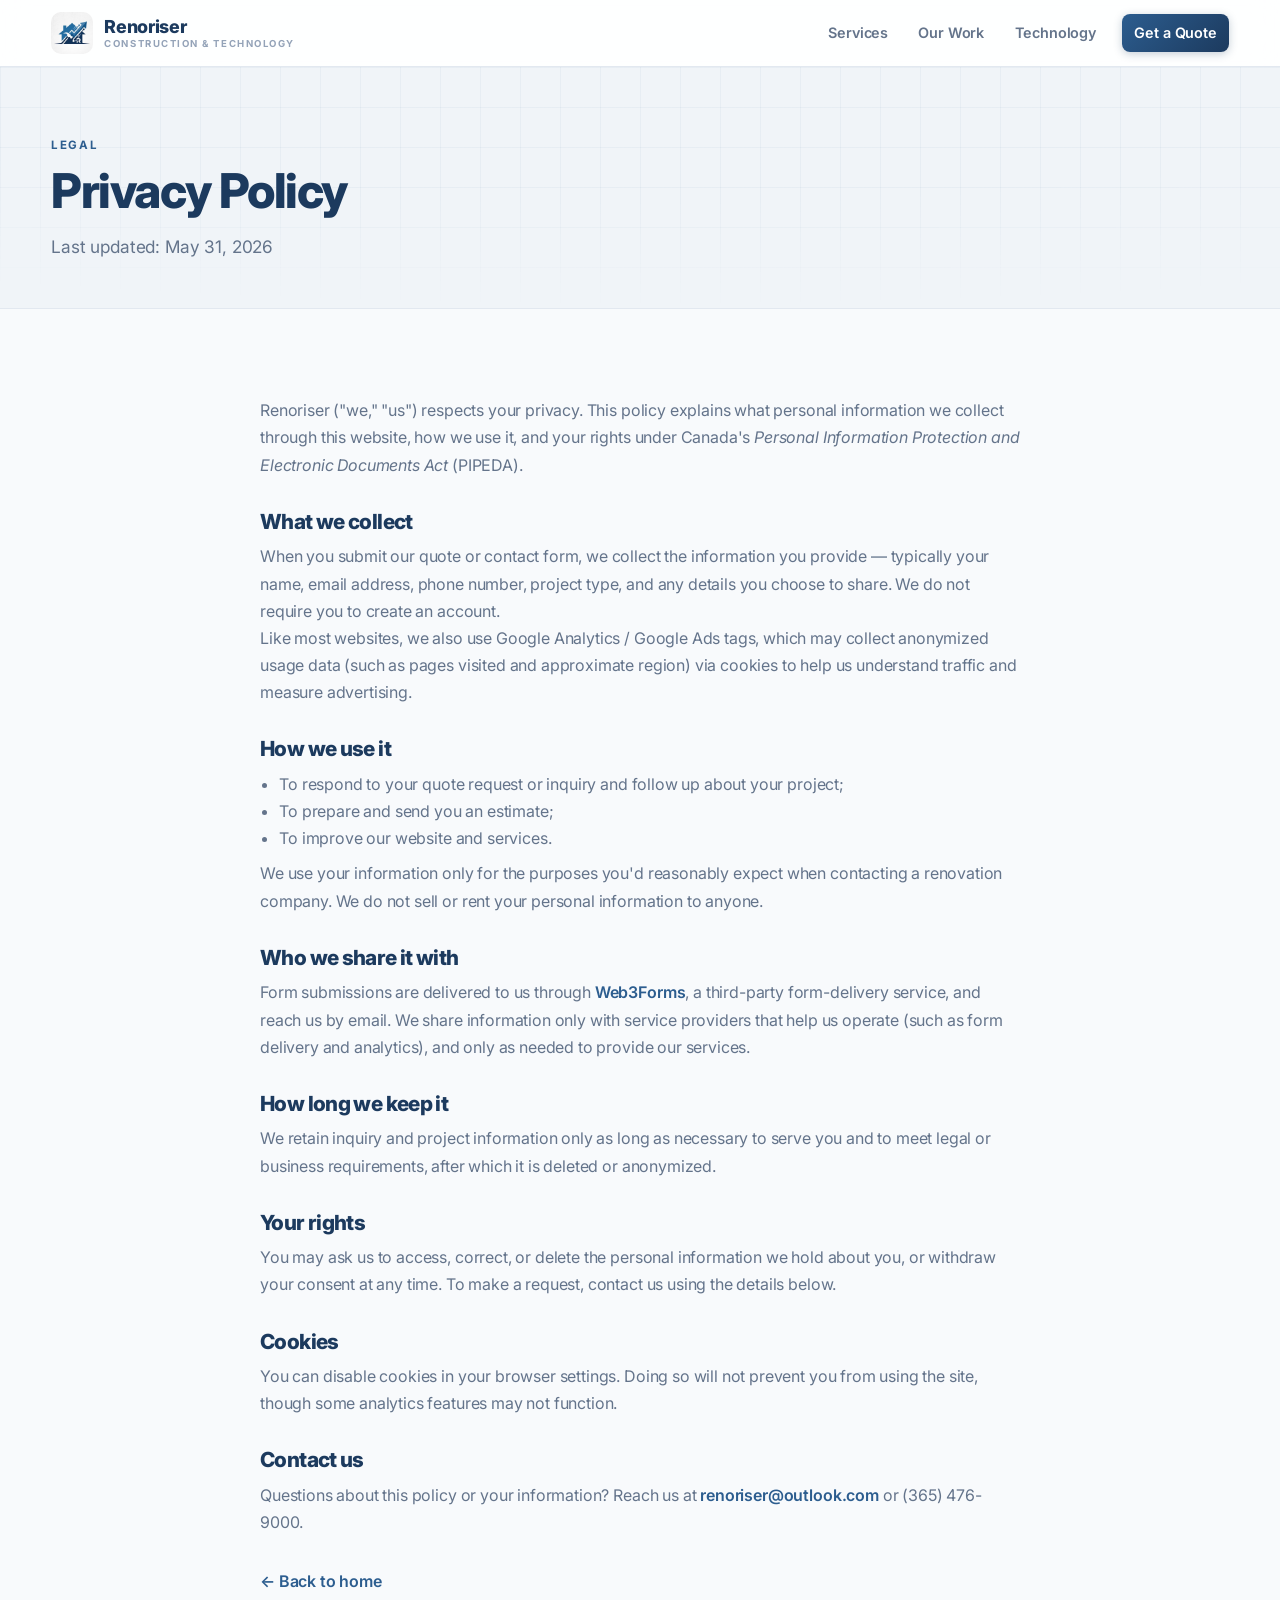
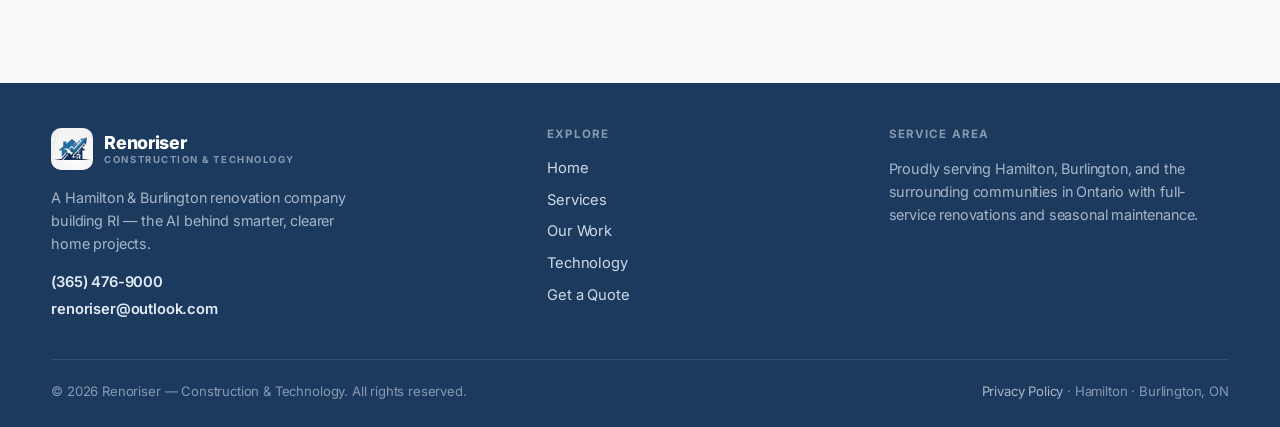
==== privacy.html @ 78b1431f "Redesign to conversion-first multi-page site - Rebuild homepage to the 9-section blueprint (full-ble" ====
<!DOCTYPE html>
<html lang="en">
<head>
  <meta charset="utf-8" />
  <meta name="viewport" content="width=device-width, initial-scale=1" />
  <title>Privacy Policy — Renoriser</title>
  <meta name="description" content="How Renoriser collects, uses, and protects the personal information you share through our website." />
  <meta name="robots" content="noindex" />
  <link rel="preconnect" href="https://fonts.googleapis.com" />
  <link rel="preconnect" href="https://fonts.gstatic.com" crossorigin />
  <link href="https://fonts.googleapis.com/css2?family=Inter:wght@300;400;500;600;700;800;900&display=swap" rel="stylesheet" />
  <link rel="stylesheet" href="assets/css/styles.css" />
  <link rel="icon" type="image/jpeg" href="images/ri-mark.jpeg" />
  <style>
    .legal{max-width:760px;}
    .legal h2{font-size:1.3rem; margin:2rem 0 .6rem;}
    .legal p,.legal li{color:var(--ink-muted); line-height:1.7; font-size:1rem;}
    .legal ul{padding-left:1.2rem; margin:.5rem 0;}
    .legal a{color:var(--brand); font-weight:600;}
    .legal .updated{color:var(--ink-soft); font-size:.9rem;}
  </style>
</head>
<body>
  <header class="site-header" id="top">
    <div class="container header-inner">
      <a class="brand" href="index.html" aria-label="Renoriser home">
        <img class="brand-mark" src="images/ri-mark.jpeg" alt="Renoriser" />
        <span class="brand-lockup"><span class="brand-name">Renoriser</span><span class="brand-sub">Construction &amp; Technology</span></span>
      </a>
      <nav class="nav" id="nav" aria-label="Primary">
        <a href="services.html">Services</a>
        <a href="work.html">Our Work</a>
        <a href="technology.html">Technology</a>
        <a href="quote.html" class="btn btn-primary btn-small">Get a Quote</a>
      </nav>
      <button class="nav-toggle" id="navToggle" aria-label="Open menu" aria-expanded="false" aria-controls="nav">&#9776;</button>
    </div>
  </header>

  <main>
    <section class="page-hero bp-grid">
      <div class="container">
        <span class="eyebrow">Legal</span>
        <h1>Privacy Policy</h1>
        <p class="updated">Last updated: May 31, 2026</p>
      </div>
    </section>

    <section class="section">
      <div class="container legal">
        <p>Renoriser ("we," "us") respects your privacy. This policy explains what personal information we collect through this website, how we use it, and your rights under Canada's <em>Personal Information Protection and Electronic Documents Act</em> (PIPEDA).</p>

        <h2>What we collect</h2>
        <p>When you submit our quote or contact form, we collect the information you provide — typically your name, email address, phone number, project type, and any details you choose to share. We do not require you to create an account.</p>
        <p>Like most websites, we also use Google Analytics / Google Ads tags, which may collect anonymized usage data (such as pages visited and approximate region) via cookies to help us understand traffic and measure advertising.</p>

        <h2>How we use it</h2>
        <ul>
          <li>To respond to your quote request or inquiry and follow up about your project;</li>
          <li>To prepare and send you an estimate;</li>
          <li>To improve our website and services.</li>
        </ul>
        <p>We use your information only for the purposes you'd reasonably expect when contacting a renovation company. We do not sell or rent your personal information to anyone.</p>

        <h2>Who we share it with</h2>
        <p>Form submissions are delivered to us through <a href="https://web3forms.com" rel="noopener" target="_blank">Web3Forms</a>, a third-party form-delivery service, and reach us by email. We share information only with service providers that help us operate (such as form delivery and analytics), and only as needed to provide our services.</p>

        <h2>How long we keep it</h2>
        <p>We retain inquiry and project information only as long as necessary to serve you and to meet legal or business requirements, after which it is deleted or anonymized.</p>

        <h2>Your rights</h2>
        <p>You may ask us to access, correct, or delete the personal information we hold about you, or withdraw your consent at any time. To make a request, contact us using the details below.</p>

        <h2>Cookies</h2>
        <p>You can disable cookies in your browser settings. Doing so will not prevent you from using the site, though some analytics features may not function.</p>

        <h2>Contact us</h2>
        <p>Questions about this policy or your information? Reach us at <a href="mailto:renoriser@outlook.com">renoriser@outlook.com</a> or (365) 476-9000.</p>

        <p style="margin-top:2rem;"><a href="index.html">← Back to home</a></p>
      </div>
    </section>
  </main>

  <footer class="site-footer">
    <div class="container">
      <div class="footer-inner">
        <div>
          <div class="footer-brand">
            <img class="brand-mark" src="images/ri-mark.jpeg" alt="Renoriser" />
            <span class="brand-lockup"><span class="brand-name">Renoriser</span><span class="brand-sub">Construction &amp; Technology</span></span>
          </div>
          <p class="footer-blurb">A Hamilton &amp; Burlington renovation company building RI — the AI behind smarter, clearer home projects.</p>
          <div class="footer-contact">
            <a href="tel:+13654769000">(365) 476-9000</a>
            <a href="mailto:renoriser@outlook.com">renoriser@outlook.com</a>
          </div>
        </div>
        <div class="footer-col">
          <h4>Explore</h4>
          <a href="index.html">Home</a>
          <a href="services.html">Services</a>
          <a href="work.html">Our Work</a>
          <a href="technology.html">Technology</a>
          <a href="quote.html">Get a Quote</a>
        </div>
        <div class="footer-col">
          <h4>Service area</h4>
          <p>Proudly serving Hamilton, Burlington, and the surrounding communities in Ontario with full-service renovations and seasonal maintenance.</p>
        </div>
      </div>
      <div class="footer-bottom">
        <span>© <span id="year"></span> Renoriser — Construction &amp; Technology. All rights reserved.</span>
        <span><a href="privacy.html">Privacy Policy</a> · Hamilton · Burlington, ON</span>
      </div>
    </div>
  </footer>

  <script src="assets/js/main.js"></script>
</body>
</html>
---- assets/css/styles.css ----
/* =========================================================================
   Renoriser — Construction & Technology
   "Crisp Blueprint White" — navy + sky on white surfaces.
   Conversion-first multi-page site (home, services, technology, quote, work).
   Inter is loaded via <link> in each page <head>.
   ========================================================================= */

:root{
  /* Brand */
  --brand-navy:#1c3a5e; --brand:#2c5d8f; --brand-sky:#5b9bd5; --brand-light:#7aaedd;
  /* Surfaces */
  --surface:#ffffff; --surface-card:#f1f5f9; --surface-page:#f8fafc; --surface-page-2:#f0f4f8;
  --trust-bg:#f5f7fa;
  /* Ink */
  --ink:#0f172a; --ink-muted:#64748b; --ink-soft:#94a3b8; --ink-faint:#cbd5e1;
  /* Edges */
  --edge:#e2e8f0; --edge-soft:#f1f5f9; --edge-strong:#cbd5e1;
  /* Semantic */
  --success-bg:#f0fdf4; --success-fg:#15803d; --success-dot:#22c55e;
  --warn-bg:#fffbeb; --warn-fg:#b45309; --warn-dot:#f59e0b; --warn-border:#fde68a;
  --danger-fg:#dc2626;
  /* Gradients & grid */
  --grad-brand:linear-gradient(135deg,#2c5d8f 0%,#1c3a5e 100%);
  --grad-tint:linear-gradient(135deg,rgba(44,93,143,0.08),rgba(91,155,213,0.08));
  --grid-line:rgba(44,93,143,0.045);
  /* Radii */
  --radius-sm:8px; --radius-md:10px; --radius-lg:12px; --radius-xl:14px; --radius-2xl:16px; --radius-pill:9999px;
  /* Shadows */
  --shadow-xs:0 1px 3px rgba(15,23,42,0.05);
  --shadow-sm:0 1px 4px rgba(15,23,42,0.05);
  --shadow-md:0 4px 14px rgba(28,58,94,0.08);
  --shadow-lg:0 4px 16px rgba(28,58,94,0.10);
  --shadow-xl:0 8px 28px rgba(15,23,42,0.12);
  --shadow-card-hover:0 14px 40px rgba(28,58,94,0.13);
  --shadow-btn:0 2px 8px rgba(28,58,94,0.25);
  --shadow-btn-hover:0 8px 22px rgba(28,58,94,0.32);
  --focus-ring:0 0 0 3px rgba(44,93,143,0.18);
  /* Motion */
  --ease:cubic-bezier(0.22,1,0.36,1);
  --font-sans:'Inter',system-ui,-apple-system,'Segoe UI',Roboto,Helvetica,Arial,sans-serif;
}

*{box-sizing:border-box;}
html{scroll-behavior:smooth;}
body{
  margin:0; font-family:var(--font-sans); color:var(--ink);
  background:var(--surface-page);
  -webkit-font-smoothing:antialiased; text-rendering:optimizeLegibility;
  letter-spacing:-0.01em; line-height:1.5;
}
img,video{max-width:100%; display:block;}
a{color:inherit; text-decoration:none;}
h1,h2,h3,h4{margin:0; letter-spacing:-0.03em; line-height:1.1; font-weight:800; color:var(--brand-navy);}
p{margin:0;}

.container{width:min(1180px,92%); margin-inline:auto;}
.section{padding:clamp(3rem,7vw,5.5rem) 0;}
.section.alt{background:var(--surface-page-2); border-top:1px solid var(--edge); border-bottom:1px solid var(--edge);}
.eyebrow{
  display:inline-flex; align-items:center; gap:.5rem;
  font-size:.72rem; font-weight:700; text-transform:uppercase; letter-spacing:.14em; color:var(--brand);
}
.eyebrow.muted{color:var(--ink-soft);}
.section-head{max-width:60ch; margin-bottom:2.4rem;}
.section-head.center{margin-inline:auto; text-align:center;}
.section-head h2{font-size:clamp(1.8rem,3.4vw,2.6rem); margin-top:.7rem;}
.section-head p{margin-top:.85rem; font-size:1.05rem; line-height:1.6; color:var(--ink-muted);}

/* ---- Blueprint grid backdrop ------------------------------------------- */
.bp-grid{position:relative;}
.bp-grid::before{
  content:""; position:absolute; inset:0; z-index:0; pointer-events:none;
  background-image:linear-gradient(var(--grid-line) 1px,transparent 1px),
                   linear-gradient(90deg,var(--grid-line) 1px,transparent 1px);
  background-size:40px 40px;
  -webkit-mask-image:radial-gradient(120% 100% at 50% 0%,#000 55%,transparent 100%);
          mask-image:radial-gradient(120% 100% at 50% 0%,#000 55%,transparent 100%);
}
.bp-grid > *{position:relative; z-index:1;}

/* ---- Buttons ----------------------------------------------------------- */
.btn{
  display:inline-flex; align-items:center; justify-content:center; gap:.5rem;
  font:inherit; font-size:.92rem; font-weight:600; letter-spacing:-0.01em;
  padding:.8rem 1.3rem; border-radius:var(--radius-md);
  border:1px solid var(--edge); background:var(--surface); color:var(--ink);
  cursor:pointer; transition:all .16s var(--ease); white-space:nowrap;
}
.btn:hover{transform:translateY(-1px); border-color:var(--edge-strong); box-shadow:var(--shadow-sm);}
.btn:active{transform:translateY(0); filter:brightness(.97);}
.btn-primary{background:var(--grad-brand); color:#fff; border:0; font-weight:700; box-shadow:var(--shadow-btn);}
.btn-primary:hover{filter:brightness(1.08); box-shadow:var(--shadow-btn-hover); transform:translateY(-1px); color:#fff;}
.btn-ghost{background:transparent; border:1px solid var(--edge-strong); color:var(--brand-navy);}
.btn-ghost:hover{background:#fff; border-color:var(--brand); color:var(--brand);}
/* Ghost on dark backgrounds (hero overlay, navy bands) */
.btn-ghost.on-dark{border-color:rgba(255,255,255,.55); color:#fff; background:rgba(255,255,255,.06);}
.btn-ghost.on-dark:hover{background:rgba(255,255,255,.16); border-color:#fff; color:#fff;}
.btn-small{padding:.55rem .95rem; font-size:.84rem;}
.btn-large{padding:.95rem 1.7rem; font-size:1rem;}
.btn .arr{transition:transform .16s var(--ease);}
.btn:hover .arr{transform:translateX(3px);}

:focus-visible{outline:2px solid var(--brand); outline-offset:3px; border-radius:4px;}
button:disabled{opacity:.6; cursor:not-allowed;}
.muted{color:var(--ink-muted);}

/* ---- Header ------------------------------------------------------------ */
.site-header{
  position:sticky; top:0; z-index:60;
  background:rgba(255,255,255,0.85); backdrop-filter:blur(14px) saturate(1.4);
  border-bottom:1px solid var(--edge); transition:padding .2s var(--ease), box-shadow .2s var(--ease);
}
.site-header.scrolled{box-shadow:0 4px 20px rgba(28,58,94,0.08);}
.header-inner{display:flex; align-items:center; justify-content:space-between; padding:.75rem 0; gap:1rem; transition:padding .2s var(--ease);}
.site-header.scrolled .header-inner{padding:.45rem 0;}
.brand{display:flex; align-items:center; gap:.7rem;}
.brand-mark{height:42px; width:42px; border-radius:10px; object-fit:cover; mix-blend-mode:multiply; background:#fff; transition:height .2s var(--ease), width .2s var(--ease);}
.site-header.scrolled .brand-mark{height:34px; width:34px;}
.brand-lockup{display:flex; flex-direction:column; line-height:1;}
.brand-name{font-weight:800; font-size:1.12rem; color:var(--brand-navy); letter-spacing:-0.02em;}
.brand-sub{font-size:.6rem; font-weight:700; text-transform:uppercase; letter-spacing:.16em; color:var(--ink-soft); margin-top:3px;}
.nav{display:flex; align-items:center; gap:.4rem;}
.nav a{font-size:.9rem; font-weight:600; color:var(--ink-muted); padding:.5rem .75rem; border-radius:var(--radius-sm); transition:color .16s var(--ease), background .16s var(--ease);}
.nav a:not(.btn):hover{color:var(--brand); background:var(--surface-card);}
.nav a.active{color:var(--brand);}
.nav .btn{margin-left:.5rem; color:#fff;}
.nav-toggle{display:none; background:transparent; border:1px solid var(--edge); border-radius:var(--radius-sm); width:44px; height:44px; font-size:1.3rem; color:var(--brand-navy); cursor:pointer; z-index:80;}

/* ---- Home hero (full-bleed video + overlay) ---------------------------- */
.home-hero{position:relative; min-height:calc(100svh - 66px); display:grid; align-items:center; overflow:hidden; background:var(--brand-navy);}
.home-hero__media{position:absolute; inset:0; z-index:0;}
.home-hero__media img,.home-hero__media video{position:absolute; inset:0; width:100%; height:100%; object-fit:cover;}
.home-hero__img{display:none;}
.home-hero__overlay{position:absolute; inset:0; z-index:1; background:
  linear-gradient(90deg, rgba(15,23,42,.82) 0%, rgba(15,23,42,.66) 45%, rgba(15,23,42,.55) 100%);}
.home-hero .container{position:relative; z-index:2; padding-block:clamp(4rem,12vh,8rem);}
.home-hero__content{max-width:38rem;}
.home-hero .eyebrow{color:#bcd4ee;}
.home-hero h1{color:#fff; font-size:clamp(2.5rem,6vw,4.2rem); line-height:1.02;}
.home-hero__lead{margin:1.4rem 0 0; font-size:clamp(1.05rem,1.6vw,1.25rem); line-height:1.6; color:rgba(232,239,247,.92); max-width:40ch;}
.home-hero__ctas{display:flex; gap:.9rem; margin-top:2.2rem; flex-wrap:wrap;}
.hero-pause{
  position:absolute; z-index:3; right:clamp(1rem,4vw,2.5rem); bottom:1.5rem;
  width:44px; height:44px; border-radius:50%; display:grid; place-items:center;
  background:rgba(15,23,42,.5); border:1px solid rgba(255,255,255,.4); color:#fff; cursor:pointer;
  -webkit-backdrop-filter:blur(6px); backdrop-filter:blur(6px); transition:.16s var(--ease);
}
.hero-pause:hover{background:rgba(15,23,42,.75);}
.hero-pause svg{width:18px; height:18px;}

/* Gradient accent for the hero headline */
.home-hero h1 .grad{background:linear-gradient(90deg,#7aaedd 0%,#a5b4fc 100%); -webkit-background-clip:text; background-clip:text; color:transparent;}

/* Ken Burns drift — animates the still hero photo so it feels alive */
.home-hero__bg{transform-origin:center; animation:hero-kenburns 26s ease-in-out infinite alternate; will-change:transform;}
@keyframes hero-kenburns{from{transform:scale(1.05);} to{transform:scale(1.16) translate(-1.5%,-1%);}}

/* ---- Trust bar --------------------------------------------------------- */
.trust-bar{background:var(--trust-bg); border-bottom:1px solid var(--edge);}
.trust-grid{display:grid; grid-template-columns:repeat(4,1fr); gap:1px; background:var(--edge);}
.trust-item{display:flex; align-items:center; justify-content:center; gap:.55rem; text-align:center; padding:1.1rem .9rem; background:var(--trust-bg); color:var(--brand-navy); font-size:.86rem; font-weight:700; letter-spacing:.01em;}
.trust-item .tick{flex-shrink:0; color:var(--brand); font-weight:900;}
.trust-item.rating{color:var(--warn-fg);} /* used when swapped to ★ reviews */

/* ---- Services overview (home) ------------------------------------------ */
.svc-grid{display:grid; grid-template-columns:repeat(2,1fr); gap:1.2rem;}
.svc-card{
  position:relative; display:flex; gap:1.1rem; align-items:flex-start;
  background:var(--surface); border:1px solid var(--edge); border-left:3px solid var(--edge);
  border-radius:var(--radius-xl); padding:1.4rem 1.5rem; box-shadow:var(--shadow-sm);
  transition:transform .18s var(--ease), box-shadow .18s var(--ease), border-left-color .18s var(--ease);
}
.svc-card:hover{transform:translateY(-3px); box-shadow:var(--shadow-card-hover); border-left-color:var(--brand);}
.svc-card .svc-ic{width:50px; height:50px; flex-shrink:0; border-radius:var(--radius-lg); display:grid; place-items:center; color:var(--brand); background:var(--grad-tint); border:1px solid rgba(44,93,143,0.12); transition:transform .18s var(--ease);}
.svc-card:hover .svc-ic{transform:scale(1.07) rotate(-3deg); color:var(--brand-navy);}
.svc-card h3{font-size:1.14rem; color:var(--ink);}
.svc-card p{margin-top:.4rem; font-size:.92rem; line-height:1.55; color:var(--ink-muted);}
.svc-card .svc-link{display:inline-flex; align-items:center; gap:.35rem; margin-top:.7rem; font-size:.85rem; font-weight:700; color:var(--brand);}
.svc-card .svc-link .arr{transition:transform .16s var(--ease);}
.svc-card:hover .svc-link .arr{transform:translateX(3px);}
.svc-stretch{position:absolute; inset:0;} /* full-card click target */
.svc-aside{margin-top:1.4rem; font-size:.95rem; color:var(--ink-muted);}
.svc-aside a{color:var(--brand); font-weight:700;}
.svc-aside a:hover{text-decoration:underline;}

/* ---- Work teaser (navy band) ------------------------------------------- */
.work-teaser{background:var(--brand-navy); color:#fff; position:relative; overflow:hidden;}
.work-teaser .section-head h2{color:#fff;}
.work-teaser .section-head p{color:rgba(205,217,232,.8);}
.work-teaser .eyebrow{color:var(--brand-sky);}
.work-cards{display:grid; grid-template-columns:repeat(3,1fr); gap:1.3rem; margin-bottom:2.4rem;}
.work-card{
  display:block; background:rgba(255,255,255,.04); border:1px solid rgba(255,255,255,.12);
  border-radius:var(--radius-xl); overflow:hidden; transition:transform .2s var(--ease), box-shadow .2s var(--ease), border-color .2s var(--ease);
}
.work-card:hover{transform:translateY(-4px); box-shadow:0 18px 44px rgba(0,0,0,.35); border-color:rgba(91,155,213,.5);}
.work-card__img{aspect-ratio:4/3; overflow:hidden; background:rgba(255,255,255,.06);}
.work-card__img img{width:100%; height:100%; object-fit:cover; transition:transform .55s var(--ease);}
.work-card:hover .work-card__img img{transform:scale(1.06);}
.work-card__skel{width:100%; height:100%; background:linear-gradient(100deg, rgba(255,255,255,.06) 30%, rgba(255,255,255,.14) 50%, rgba(255,255,255,.06) 70%); background-size:200% 100%; animation:shimmer 1.4s infinite;}
.work-card__body{padding:1rem 1.15rem 1.2rem;}
.work-card__type{font-size:.78rem; font-weight:700; text-transform:uppercase; letter-spacing:.06em; color:var(--brand-sky);}
.work-card__loc{display:flex; align-items:center; gap:.4rem; margin-top:.3rem; font-size:.95rem; font-weight:600; color:#fff;}
.work-card__loc .pin{width:6px; height:6px; border-radius:50%; background:var(--brand-sky); box-shadow:0 0 0 3px rgba(91,155,213,.35);}
.work-teaser__cta{text-align:center;}

/* ---- RI technology teaser (home — secondary) --------------------------- */
.tech-teaser-grid{display:grid; grid-template-columns:.92fr 1.08fr; gap:clamp(2rem,4vw,3.5rem); align-items:center;}
.badge-soon{display:inline-flex; align-items:center; gap:.45rem; background:var(--warn-bg); border:1px solid var(--warn-border); color:var(--warn-fg); font-size:.68rem; font-weight:700; text-transform:uppercase; letter-spacing:.1em; padding:.32rem .7rem; border-radius:var(--radius-pill);}
.badge-soon .dot{width:7px; height:7px; border-radius:50%; background:var(--warn-dot); animation:ri-pulse 2s var(--ease) infinite;}
.tech-teaser-copy h2{font-size:clamp(1.8rem,3.4vw,2.5rem); margin-top:.9rem;}
.tech-teaser-copy p{margin-top:1rem; font-size:1.05rem; line-height:1.65; color:var(--ink-muted); max-width:42ch;}
.tech-teaser-copy p strong{color:var(--brand-navy);}
.tech-teaser-copy .tech-cta{margin-top:1.7rem;}

/* ---- Social proof (value statements) ----------------------------------- */
.proof-grid{display:grid; grid-template-columns:repeat(3,1fr); gap:1.2rem;}
.proof-card{background:var(--surface); border:1px solid var(--edge); border-radius:var(--radius-xl); padding:1.6rem 1.5rem; box-shadow:var(--shadow-sm);}
.proof-card .qmark{color:var(--brand-sky); font-size:2.2rem; line-height:.6; font-weight:800;}
.proof-card p{margin-top:.7rem; font-size:1.05rem; line-height:1.55; font-weight:600; color:var(--ink);}
.proof-note{margin-top:1.6rem; text-align:center; font-size:.85rem; color:var(--ink-soft);}

/* ---- Final CTA banner -------------------------------------------------- */
.cta-banner{background:var(--grad-brand); color:#fff; text-align:center; position:relative; overflow:hidden;}
.cta-banner::after{content:""; position:absolute; inset:0; pointer-events:none; background-image:linear-gradient(rgba(255,255,255,.05) 1px,transparent 1px),linear-gradient(90deg,rgba(255,255,255,.05) 1px,transparent 1px); background-size:42px 42px; -webkit-mask-image:radial-gradient(80% 120% at 50% 0%,#000 40%,transparent 100%); mask-image:radial-gradient(80% 120% at 50% 0%,#000 40%,transparent 100%);}
.cta-banner .container{position:relative; z-index:1;}
.cta-banner h2{color:#fff; font-size:clamp(1.9rem,3.8vw,2.8rem);}
.cta-banner p{margin:1rem auto 0; max-width:46ch; color:rgba(232,239,247,.9); font-size:1.08rem;}
.cta-banner .btn{margin-top:2rem;}
.cta-banner .btn-primary{background:#fff; color:var(--brand-navy); box-shadow:0 6px 22px rgba(0,0,0,.25);}
.cta-banner .btn-primary:hover{color:var(--brand-navy); filter:none; background:#f1f5f9;}

/* ---- Footer ------------------------------------------------------------ */
.site-footer{background:var(--brand-navy); color:#cdd9e8; padding:2.8rem 0 1.6rem;}
.footer-inner{display:grid; grid-template-columns:1.5fr 1fr 1.1fr; gap:2rem;}
.footer-brand{display:flex; align-items:center; gap:.7rem; margin-bottom:1rem;}
.footer-brand .brand-mark{mix-blend-mode:normal; background:#fff;}
.footer-brand .brand-name{color:#fff;}
.footer-brand .brand-sub{color:rgba(205,217,232,.6);}
.footer-blurb{font-size:.9rem; line-height:1.6; color:rgba(205,217,232,.78); max-width:34ch; margin-bottom:1rem;}
.footer-contact a{display:block; font-size:.92rem; color:#e2ecf7; margin-top:.3rem; font-weight:600;}
.footer-contact a:hover{color:#fff;}
.footer-col h4{font-size:.72rem; text-transform:uppercase; letter-spacing:.1em; color:rgba(205,217,232,.6); margin-bottom:1rem; font-weight:700;}
.footer-col a{display:block; font-size:.92rem; color:#cdd9e8; margin-bottom:.6rem; transition:color .16s var(--ease);}
.footer-col a:hover{color:#fff;}
.footer-col p{font-size:.9rem; color:rgba(205,217,232,.78); line-height:1.6;}
.footer-bottom{margin-top:2.4rem; padding-top:1.4rem; border-top:1px solid rgba(255,255,255,.1); display:flex; justify-content:space-between; gap:1rem; flex-wrap:wrap; font-size:.82rem; color:rgba(205,217,232,.6);}
.footer-bottom a{color:rgba(205,217,232,.78);}
.footer-bottom a:hover{color:#fff;}

/* ---- Slim page hero (interior pages) ----------------------------------- */
.page-hero{position:relative; overflow:hidden; background:var(--surface-page-2); border-bottom:1px solid var(--edge); padding:clamp(2.6rem,6vw,4rem) 0 clamp(2.2rem,4vw,3rem);}
.page-hero .eyebrow{margin-bottom:.7rem;}
.page-hero h1{font-size:clamp(2rem,4.6vw,3rem);}
.page-hero p{margin-top:.9rem; font-size:1.08rem; line-height:1.6; color:var(--ink-muted); max-width:52ch;}

/* ---- Services page ----------------------------------------------------- */
.svc-detail{display:grid; grid-template-columns:repeat(2,1fr); gap:1.4rem;}
.svc-detail .svc-card{scroll-margin-top:90px;}
.snow-band{margin-top:2.4rem; display:flex; gap:1.1rem; align-items:flex-start; background:var(--surface); border:1px solid var(--edge); border-radius:var(--radius-xl); padding:1.5rem 1.6rem; box-shadow:var(--shadow-sm); scroll-margin-top:90px;}
.snow-band .svc-ic{width:50px; height:50px; flex-shrink:0; border-radius:var(--radius-lg); display:grid; place-items:center; color:var(--brand); background:var(--grad-tint); border:1px solid rgba(44,93,143,0.12);}
.snow-band h3{font-size:1.12rem; color:var(--ink);}
.snow-band p{margin-top:.4rem; font-size:.95rem; line-height:1.6; color:var(--ink-muted);}
.snow-band .pill-note{display:inline-block; margin-top:.5rem; font-size:.72rem; font-weight:700; text-transform:uppercase; letter-spacing:.06em; color:var(--ink-soft); background:var(--surface-card); padding:.2rem .6rem; border-radius:var(--radius-pill);}

/* ---- Technology / RI page + animated mock ------------------------------ */
.tech-inner{display:grid; grid-template-columns:.85fr 1.15fr; gap:clamp(2rem,4vw,3.5rem); align-items:center;}
.tech-copy h2{font-size:clamp(2rem,3.8vw,2.9rem); margin-top:.8rem;}
.tech-copy .lead{margin-top:1.1rem; font-size:1.08rem; line-height:1.65; color:var(--ink-muted);}
.tech-feats{list-style:none; padding:0; margin:1.8rem 0 0; display:grid; gap:1.15rem;}
.tech-feat{display:flex; gap:.9rem;}
.tech-feat-ic{width:38px; height:38px; flex-shrink:0; border-radius:var(--radius-md); display:grid; place-items:center; color:var(--brand); background:#fff; border:1px solid var(--edge); box-shadow:var(--shadow-xs);}
.tech-feat-tt{display:block; font-size:.96rem; font-weight:700; color:var(--ink);}
.tech-feat-ds{display:block; font-size:.88rem; line-height:1.5; color:var(--ink-muted); margin-top:.2rem;}
.tech-cta{margin-top:2rem; display:flex; align-items:center; gap:1rem; flex-wrap:wrap;}
.tech-cta .note{font-size:.8rem; color:var(--ink-soft); font-weight:600;}

.ws{border-radius:var(--radius-2xl); overflow:hidden; border:1px solid var(--edge); box-shadow:var(--shadow-card-hover); background:#fff;}
.ws-bar{display:flex; align-items:center; gap:.55rem; padding:.7rem .95rem; background:var(--grad-brand); border-bottom:1px solid rgba(255,255,255,.12);}
.ws-bar .dot{width:11px; height:11px; border-radius:50%; background:rgba(255,255,255,.4);}
.ws-bar .title{margin-left:.4rem; font-size:.8rem; font-weight:700; color:#fff; display:flex; align-items:center; gap:.45rem;}
.ws-bar .pill{margin-left:auto; font-size:.62rem; font-weight:700; text-transform:uppercase; letter-spacing:.08em; color:#fff; background:rgba(255,255,255,.18); padding:.22rem .55rem; border-radius:var(--radius-pill);}
.ws-body{display:grid; grid-template-columns:1fr 1fr; min-height:486px;}
.ws--compact .ws-body{min-height:392px;}
.ws-chat{display:flex; flex-direction:column; background:var(--surface-page); border-right:1px solid var(--edge); padding:1rem .9rem; overflow:hidden;}
.ws-chat .scroll{flex:1; min-height:0; display:flex; flex-direction:column; gap:.7rem; overflow-y:auto; scrollbar-width:none; padding-bottom:.2rem;}
.ws-chat .scroll::-webkit-scrollbar{display:none;}
.msg{max-width:88%; opacity:0; transform:translateY(6px);}
.msg.show{opacity:1; transform:none; transition:opacity .4s var(--ease), transform .4s var(--ease);}
.msg .who{font-size:.6rem; font-weight:700; text-transform:uppercase; letter-spacing:.05em; margin-bottom:.25rem; display:flex; align-items:center; gap:.25rem;}
.msg .bubble{display:inline-block; max-width:100%; font-size:.82rem; line-height:1.5; padding:.6rem .8rem; border-radius:var(--radius-xl);}
.msg.user{align-self:flex-start;}
.msg.user .who{color:var(--ink-muted);}
.msg.user .bubble{background:#fff; border:1px solid var(--edge); color:var(--ink); border-top-left-radius:4px; box-shadow:var(--shadow-xs);}
.msg.ai{align-self:flex-end; text-align:right;}
.msg.ai .who{color:var(--brand); justify-content:flex-end;}
.msg.ai .bubble{background:var(--grad-brand); color:#fff; border-top-right-radius:4px; box-shadow:0 2px 10px rgba(28,58,94,.22); text-align:left;}
.msg.sys{align-self:center; max-width:100%;}
.msg.sys .chip{display:inline-flex; align-items:center; gap:.35rem; background:var(--surface-card); border:1px solid var(--edge); color:var(--ink-muted); font-size:.66rem; font-weight:600; padding:.28rem .65rem; border-radius:var(--radius-pill);}
.typing{align-self:flex-end; display:flex; gap:4px; padding:.6rem .8rem; background:var(--grad-brand); border-radius:var(--radius-xl); border-top-right-radius:4px; width:fit-content;}
.typing span{width:6px; height:6px; border-radius:50%; background:rgba(255,255,255,.8); animation:ri-typing 1.2s infinite;}
.typing span:nth-child(2){animation-delay:.18s;} .typing span:nth-child(3){animation-delay:.36s;}
.ws-spec{display:flex; flex-direction:column; background:#fff; overflow:hidden;}
.ws-spec-head{padding:.85rem 1rem; border-bottom:1px solid var(--edge-soft); display:flex; align-items:flex-end; justify-content:space-between;}
.ws-spec-head .lbl{font-size:.78rem; font-weight:700; color:var(--ink);}
.ws-spec-head .sub{font-size:.64rem; color:var(--ink-soft); font-weight:600; margin-top:1px;}
.ws-spec-head .total{font-size:1.15rem; font-weight:800; color:var(--ink); letter-spacing:-0.03em;}
.ws-spec-head .total .cur{font-size:.65rem; font-weight:600; color:var(--ink-soft); margin-left:3px;}
.ws-spec-body{flex:1; padding:.4rem 0; overflow:hidden;}
.spec-cat{padding:.5rem 1rem .3rem; font-size:.62rem; font-weight:700; text-transform:uppercase; letter-spacing:.08em; color:var(--ink-soft); display:flex; align-items:center; gap:.45rem;}
.spec-cat .cnt{font-size:.58rem; background:var(--surface-card); padding:.12rem .4rem; border-radius:var(--radius-pill); font-weight:600;}
.spec-row{display:flex; align-items:center; justify-content:space-between; gap:.6rem; padding:.5rem 1rem; border-bottom:1px solid var(--surface-page); opacity:0; transform:translateX(10px);}
.spec-row.show{opacity:1; transform:none; transition:opacity .45s var(--ease), transform .45s var(--ease);}
.spec-row .nm{font-size:.78rem; font-weight:600; color:var(--ink); line-height:1.3;}
.spec-row .qt{font-size:.68rem; color:var(--ink-muted); font-weight:500; margin-top:1px;}
.spec-row .pr{font-size:.8rem; font-weight:700; color:var(--ink); letter-spacing:-0.02em; white-space:nowrap;}
.spec-row .pr.tbd{font-size:.62rem; font-weight:700; text-transform:uppercase; letter-spacing:.04em; color:var(--ink-soft);}
.spec-row .lk{font-size:.58rem; color:var(--success-fg); font-weight:700; text-transform:uppercase; letter-spacing:.04em; display:inline-flex; align-items:center; gap:.2rem; margin-top:.15rem;}

/* RI teaser video frame (technology page) */
.teaser-frame{position:relative; border-radius:var(--radius-2xl); overflow:hidden; border:1px solid var(--edge); box-shadow:var(--shadow-card-hover); background:var(--brand-navy); aspect-ratio:16/9; max-width:920px; margin-inline:auto;}
.teaser-frame video{width:100%; height:100%; object-fit:cover; display:block;}
.teaser-badge{position:absolute; z-index:3; top:1rem; left:1rem; background:rgba(255,255,255,.95); -webkit-backdrop-filter:blur(8px); backdrop-filter:blur(8px); border-radius:var(--radius-pill); padding:.32rem .72rem; font-size:.66rem; font-weight:700; text-transform:uppercase; letter-spacing:.08em; color:var(--brand); display:inline-flex; align-items:center; gap:.4rem; box-shadow:var(--shadow-sm);}
.teaser-badge .dot{width:7px; height:7px; border-radius:50%; background:var(--success-dot); animation:ri-pulse 2s var(--ease) infinite;}

/* ---- Quote / contact page ---------------------------------------------- */
.quote-grid{display:grid; grid-template-columns:.85fr 1.15fr; gap:clamp(2rem,4vw,3.5rem); align-items:start;}
.quote-copy h2{font-size:clamp(1.7rem,3.2vw,2.3rem);}
.quote-copy p{margin-top:1rem; font-size:1.05rem; line-height:1.6; color:var(--ink-muted);}
.contact-meta{margin-top:2rem; display:grid; gap:.9rem;}
.contact-meta a,.contact-meta div{display:flex; align-items:center; gap:.8rem; font-weight:600; color:var(--ink); transition:color .16s var(--ease);}
.contact-meta a:hover{color:var(--brand);}
.contact-meta .ic{width:40px; height:40px; border-radius:var(--radius-md); display:grid; place-items:center; color:var(--brand); background:var(--surface-card); border:1px solid var(--edge); flex-shrink:0;}
.contact-meta .l{font-size:.72rem; color:var(--ink-soft); font-weight:700; text-transform:uppercase; letter-spacing:.06em;}
.contact-form{background:#fff; border:1px solid var(--edge); border-radius:var(--radius-2xl); box-shadow:var(--shadow-lg); padding:1.7rem; display:grid; grid-template-columns:1fr 1fr; gap:1rem;}
.contact-form label{display:grid; gap:.4rem;}
.contact-form label.full{grid-column:1/-1;}
.contact-form span{font-size:.78rem; font-weight:600; color:var(--ink);}
.contact-form input,.contact-form textarea,.contact-form select{
  font:inherit; font-size:.92rem; color:var(--ink); background:var(--surface-page);
  border:1.5px solid var(--edge); border-radius:var(--radius-md); padding:.72rem .85rem;
  transition:border-color .16s var(--ease), box-shadow .16s var(--ease);
}
.contact-form input:focus,.contact-form textarea:focus,.contact-form select:focus{outline:none; border-color:var(--brand); box-shadow:var(--focus-ring); background:#fff;}
.contact-form textarea{resize:vertical; min-height:120px;}
.contact-form .btn{grid-column:1/-1;}
.form-status{grid-column:1/-1; font-size:.88rem; font-weight:600; color:var(--ink-muted); margin:.1rem 0 0;}
.form-status.success{color:var(--success-fg);}
.form-status.error{color:var(--danger-fg);}
.input-error{border-color:var(--danger-fg) !important; background:#fff8f8 !important;}
.field-error{display:block; color:var(--danger-fg); font-size:.82rem; margin-top:.3rem; font-weight:500; grid-column:1/-1;}
.form-consent{grid-column:1/-1; font-size:.78rem; color:var(--ink-soft); line-height:1.5;}
.form-consent a{color:var(--brand); font-weight:600;}

/* ---- Work / gallery page ----------------------------------------------- */
.cards{display:grid; gap:1.1rem;}
.loc-cards{grid-template-columns:repeat(auto-fit, minmax(260px,1fr));}
.loc-card{position:relative; overflow:hidden; border-radius:var(--radius-2xl); border:1px solid var(--edge); background:var(--surface-card); box-shadow:var(--shadow-sm); min-height:170px; display:flex; align-items:flex-end; padding:1.1rem; cursor:pointer; transition:.2s ease;}
.loc-card::after{content:''; position:absolute; inset:0; background:linear-gradient(180deg, rgba(15,23,42,0) 35%, rgba(15,23,42,.72) 100%); z-index:1;}
.loc-card:hover{transform:translateY(-3px); box-shadow:var(--shadow-card-hover);}
.loc-card > *{position:relative; z-index:2;}
.loc-card .meta{position:absolute; top:.7rem; left:.8rem; background:rgba(255,255,255,.92); border:1px solid var(--edge); color:var(--brand-navy); padding:.22rem .6rem; border-radius:999px; font-size:.78rem; font-weight:700; z-index:2;}
.loc-card .title{color:#fff; font-weight:800; font-size:1.15rem; letter-spacing:-0.01em;}
.loc-card .count{color:rgba(255,255,255,.82); font-size:.9rem;}
.gallery{display:grid; grid-template-columns:repeat(auto-fit, minmax(240px,1fr)); gap:1rem; margin-top:1.2rem;}
.gal-item{background:var(--surface); border:1px solid var(--edge); border-radius:var(--radius-md); overflow:hidden; position:relative; cursor:pointer; transition:.2s ease; box-shadow:var(--shadow-sm); margin:0;}
.gal-item:hover{transform:translateY(-2px); box-shadow:var(--shadow-card-hover);}
.badge{position:absolute; top:.55rem; left:.55rem; padding:.2rem .55rem; border-radius:999px; font-size:.72rem; font-weight:700; letter-spacing:.02em; text-transform:uppercase;}
.badge.before{background:#f1f5f9; color:var(--ink-muted); border:1px solid var(--edge);}
.badge.after{background:rgba(44,93,143,.1); color:var(--brand); border:1px solid rgba(44,93,143,.25);}
.gal-item figcaption{padding:.65rem .75rem; color:var(--ink-muted); font-size:.9rem; border-top:1px solid var(--edge); font-weight:500;}
.gal-item img, .gal-item video{width:100%; height:220px; object-fit:cover; display:block;}

/* ---- Lightbox ---------------------------------------------------------- */
.lightbox{position:fixed; inset:0; display:none; z-index:120;}
.lightbox[aria-hidden="false"]{display:block;}
.lightbox-backdrop{position:absolute; inset:0; background:rgba(15,23,42,.78); opacity:0; transition:.2s; z-index:1;}
.lightbox[aria-hidden="false"] .lightbox-backdrop{opacity:1;}
.lightbox-content{position:absolute; inset:5% 8%; background:#0b1220; border:1px solid rgba(255,255,255,.12); border-radius:var(--radius-md); box-shadow:0 24px 60px rgba(0,0,0,.5); display:flex; align-items:center; justify-content:center; overflow:hidden; z-index:2;}
.lightbox-content img, .lightbox-content video{max-width:100%; max-height:100%; width:auto; height:auto; object-fit:contain; background:#000;}
.lb-image{width:100%; height:100%; display:flex; align-items:center; justify-content:center;}
.lightbox-close{position:absolute; top:14px; right:18px; z-index:3; background:var(--surface); border:1px solid var(--edge); color:var(--brand-navy); border-radius:var(--radius-sm); padding:.35rem .6rem; cursor:pointer; font-size:1.1rem; line-height:1; transition:.15s;}
.lightbox-close:hover{background:var(--surface-card);}
.lightbox-nav{position:absolute; top:50%; transform:translateY(-50%); z-index:3; width:46px; height:46px; border-radius:50%; background:rgba(255,255,255,.9); border:1px solid var(--edge); color:var(--brand-navy); font-size:1.7rem; line-height:1; cursor:pointer; display:grid; place-items:center; transition:.15s;}
.lightbox-nav:hover{background:#fff; transform:translateY(-50%) scale(1.05);}
.lightbox-nav.prev{left:18px;}
.lightbox-nav.next{right:18px;}

/* ---- Project gallery (before/after grouped) ---------------------------- */
.proj-grid{display:grid; grid-template-columns:repeat(auto-fill, minmax(300px,1fr)); gap:1.4rem;}
.proj-card{display:flex; flex-direction:column; background:var(--surface); border:1px solid var(--edge); border-radius:var(--radius-xl); overflow:hidden; box-shadow:var(--shadow-sm); transition:transform .2s var(--ease), box-shadow .2s var(--ease);}
.proj-card:hover{transform:translateY(-3px); box-shadow:var(--shadow-card-hover);}
.proj-hero{position:relative; display:block; width:100%; padding:0; border:0; background:var(--surface-card); cursor:pointer; aspect-ratio:4/3; overflow:hidden;}
.proj-hero img,.proj-hero video{width:100%; height:100%; object-fit:cover; transition:transform .55s var(--ease);}
.proj-card:hover .proj-hero img{transform:scale(1.05);}
.proj-stage{position:absolute; top:.6rem; left:.6rem; z-index:2; font-size:.66rem; font-weight:700; text-transform:uppercase; letter-spacing:.05em; padding:.22rem .58rem; border-radius:var(--radius-pill);}
.proj-stage.after{background:rgba(44,93,143,.92); color:#fff;}
.proj-stage.before{background:rgba(255,255,255,.92); color:var(--ink-muted); border:1px solid var(--edge);}
.proj-count{position:absolute; bottom:.6rem; right:.6rem; z-index:2; font-size:.7rem; font-weight:700; color:#fff; background:rgba(15,23,42,.6); -webkit-backdrop-filter:blur(4px); backdrop-filter:blur(4px); padding:.22rem .58rem; border-radius:var(--radius-pill);}
.proj-meta{padding:.95rem 1.1rem .4rem;}
.proj-type{font-size:.7rem; font-weight:700; text-transform:uppercase; letter-spacing:.06em; color:var(--brand);}
.proj-loc{display:flex; align-items:center; gap:.4rem; margin-top:.2rem; font-size:1.02rem; font-weight:700; color:var(--ink);}
.proj-loc .pin{width:6px; height:6px; border-radius:50%; background:var(--brand-sky); box-shadow:0 0 0 3px rgba(91,155,213,.3);}
.proj-before-toggle{margin:.45rem 1.1rem 1.1rem; background:transparent; border:0; padding:.2rem 0; font:inherit; font-size:.82rem; font-weight:700; color:var(--brand); cursor:pointer; display:inline-flex; align-items:center; gap:.35rem;}
.proj-before-toggle::before{content:"\21F5"; font-size:.85rem;}
.proj-before-toggle:hover{text-decoration:underline;}
.proj-before{display:grid; grid-template-columns:repeat(auto-fill, minmax(72px,1fr)); gap:.5rem; padding:0 1.1rem 1.1rem;}
.proj-before[hidden]{display:none;}
.proj-thumb{position:relative; padding:0; border:1px solid var(--edge); border-radius:var(--radius-sm); overflow:hidden; cursor:pointer; aspect-ratio:1; background:var(--surface-card); transition:border-color .15s var(--ease);}
.proj-thumb img,.proj-thumb video{width:100%; height:100%; object-fit:cover;}
.proj-thumb:hover{border-color:var(--brand);}

/* ---- Reveal-on-scroll -------------------------------------------------- */
.reveal{opacity:0; transform:translateY(22px); transition:opacity .7s var(--ease), transform .7s var(--ease);}
.reveal.in{opacity:1; transform:none;}
.reveal.d1{transition-delay:.08s;} .reveal.d2{transition-delay:.16s;} .reveal.d3{transition-delay:.24s;} .reveal.d4{transition-delay:.32s;}

/* ---- Keyframes --------------------------------------------------------- */
@keyframes ri-pulse{0%,100%{opacity:1;}50%{opacity:.35;}}
@keyframes ri-typing{0%,60%,100%{transform:translateY(0); opacity:.5;}30%{transform:translateY(-4px); opacity:1;}}
@keyframes shimmer{0%{background-position:200% 0;}100%{background-position:-200% 0;}}

/* ---- Responsive -------------------------------------------------------- */
@media (max-width:960px){
  .tech-inner,.tech-teaser-grid,.quote-grid{grid-template-columns:1fr;}
  .tech-teaser-grid .tech-teaser-copy{order:-1;}
  .work-cards{grid-template-columns:1fr 1fr;}
  .proof-grid{grid-template-columns:1fr;}
  .svc-detail{grid-template-columns:1fr;}
}
@media (max-width:760px){
  .home-hero{min-height:auto;}
  /* Mobile full-screen overlay nav */
  .nav{
    position:fixed; inset:0; z-index:70; display:none; flex-direction:column; align-items:center; justify-content:center;
    gap:.4rem; background:rgba(248,250,252,.98); -webkit-backdrop-filter:blur(8px); backdrop-filter:blur(8px);
  }
  .nav.open{display:flex;}
  .nav a{font-size:1.25rem; padding:.85rem 1.5rem; min-height:48px; display:flex; align-items:center;}
  .nav .btn{margin-left:0; margin-top:.6rem; padding:.85rem 2rem;}
  .nav-toggle{display:grid; place-items:center;}
  .svc-grid{grid-template-columns:1fr;}
  .work-cards{grid-template-columns:1fr;}
  .trust-grid{grid-template-columns:1fr 1fr;}
  .footer-inner{grid-template-columns:1fr; gap:1.6rem;}
  .footer-bottom{justify-content:center; text-align:center;}
  .ws-body{grid-template-columns:1fr;}
  .ws--compact .ws-body,.ws-body{min-height:0;}
  .ws-chat{border-right:0; border-bottom:1px solid var(--edge); min-height:240px;}
  .contact-form{grid-template-columns:1fr; padding:1.3rem;}
  .brand-sub{display:none;}
}
@media (max-width:480px){
  .trust-grid{grid-template-columns:1fr;}
}
@media (max-width:640px){
  .lightbox-content{inset:6% 4%;}
}
@media (prefers-reduced-motion:reduce){
  *{animation-duration:.001s !important; animation-iteration-count:1 !important;}
  .reveal{opacity:1; transform:none;}
  html{scroll-behavior:auto;}
  .home-hero__video{display:none;}
  .home-hero__img{display:block;}
  .hero-pause{display:none;}
  .home-hero__bg{animation:none !important; transform:none !important;}
}
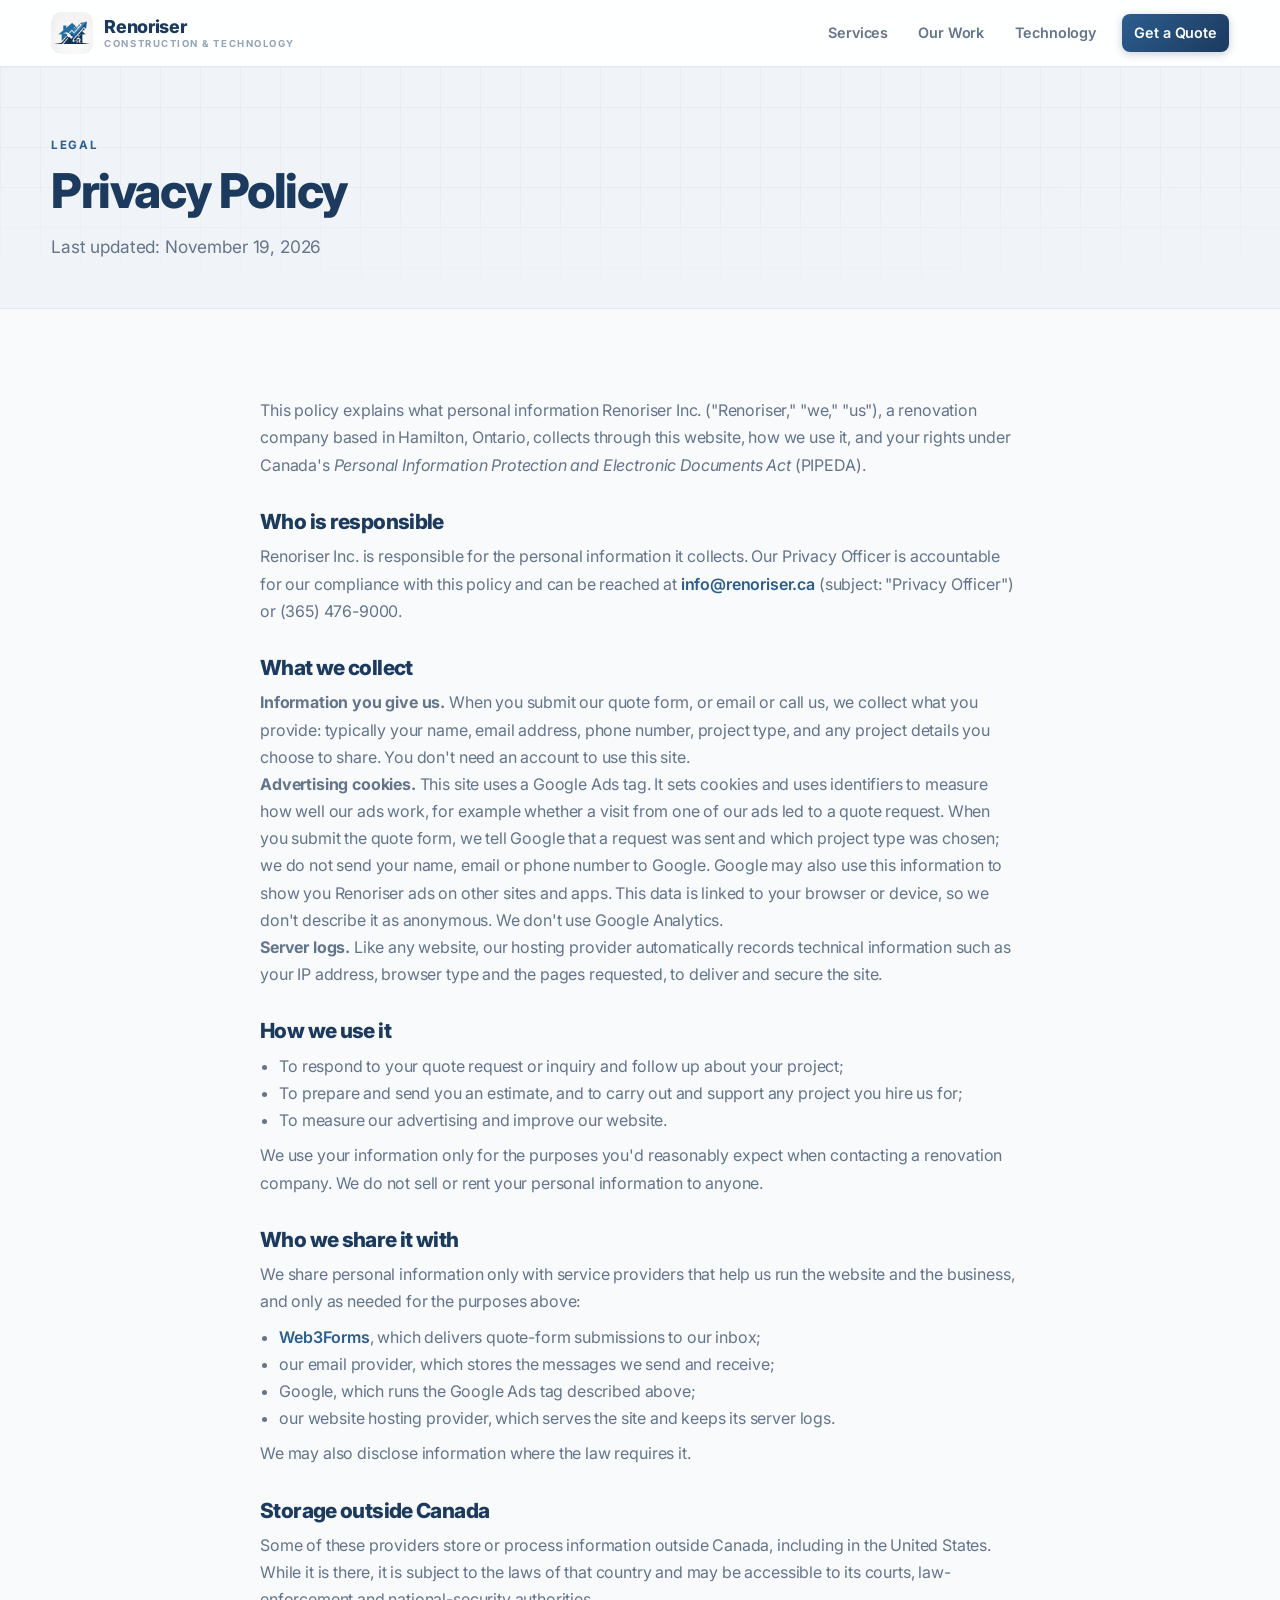
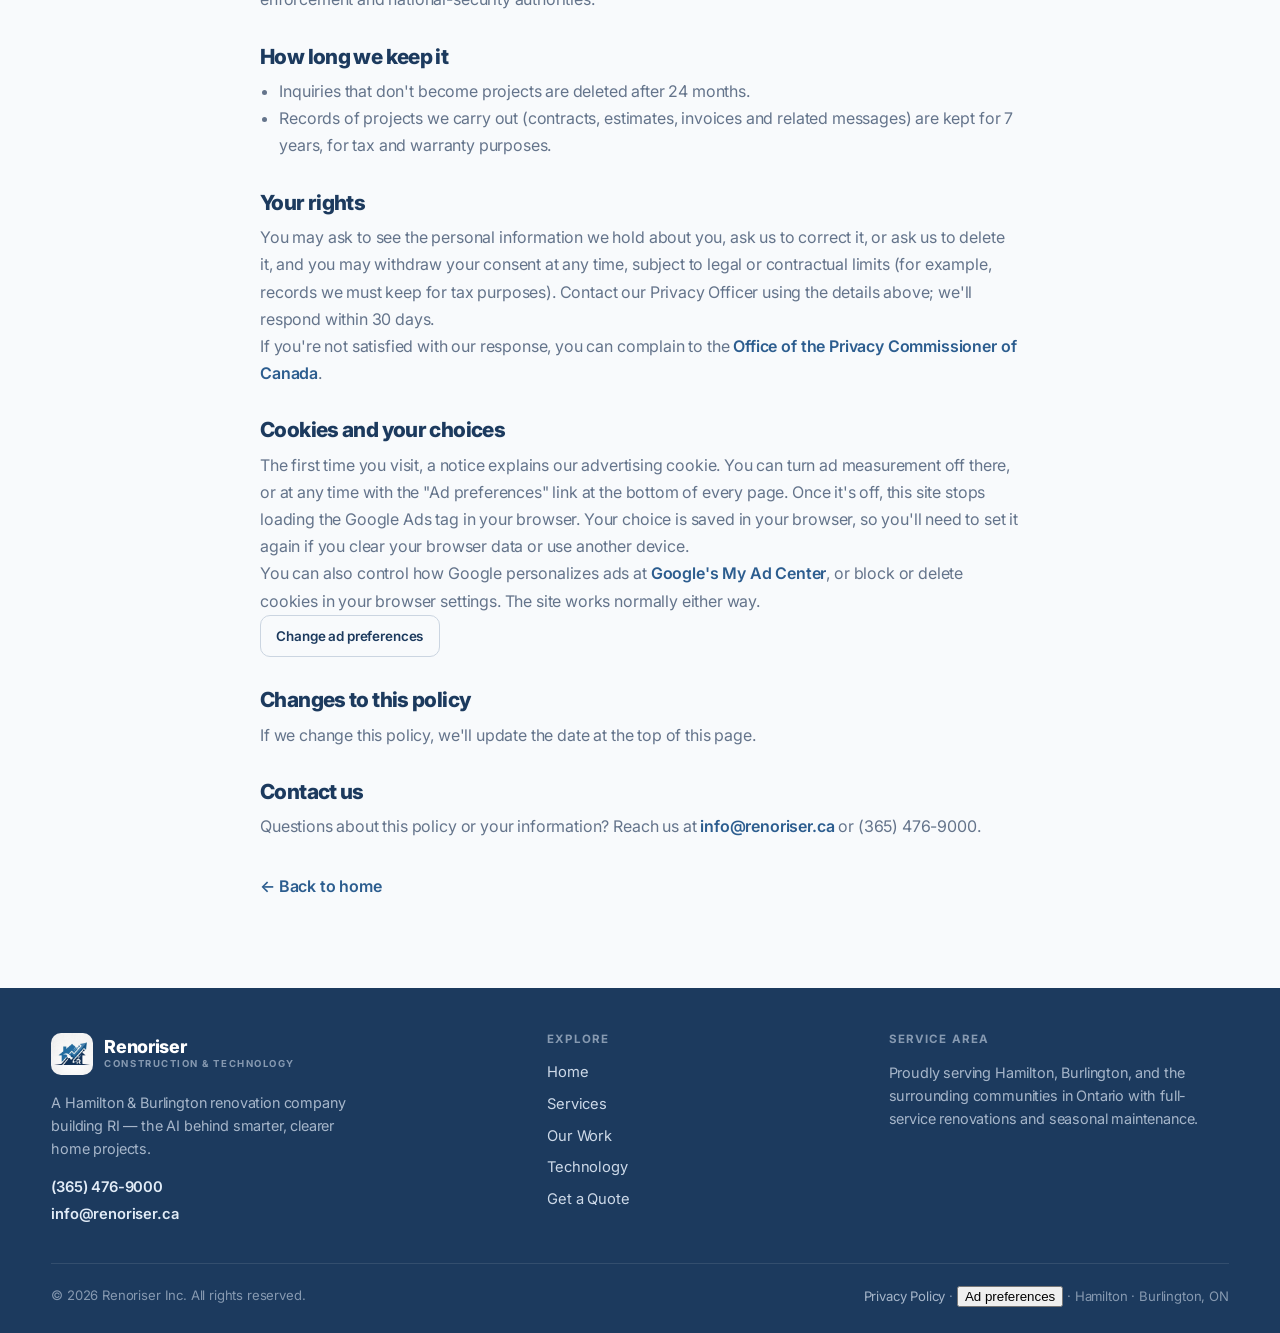
==== commit fa2f232a: "Rewrite privacy policy for PIPEDA (officer, processors, retention, opt-out)" ====
--- a/privacy.html
+++ b/privacy.html
@@ -42,40 +42,63 @@
       <div class="container">
         <span class="eyebrow">Legal</span>
         <h1>Privacy Policy</h1>
-        <p class="updated">Last updated: May 31, 2026</p>
+        <p class="updated">Last updated: November 19, 2026</p>
       </div>
     </section>
 
     <section class="section">
       <div class="container legal">
-        <p>Renoriser ("we," "us") respects your privacy. This policy explains what personal information we collect through this website, how we use it, and your rights under Canada's <em>Personal Information Protection and Electronic Documents Act</em> (PIPEDA).</p>
+        <p>This policy explains what personal information Renoriser Inc. ("Renoriser," "we," "us"), a renovation company based in Hamilton, Ontario, collects through this website, how we use it, and your rights under Canada's <em>Personal Information Protection and Electronic Documents Act</em> (PIPEDA).</p>
+
+        <h2>Who is responsible</h2>
+        <p>Renoriser Inc. is responsible for the personal information it collects. Our Privacy Officer is accountable for our compliance with this policy and can be reached at <a href="mailto:info@renoriser.ca">info@renoriser.ca</a> (subject: "Privacy Officer") or (365) 476-9000.</p>
 
         <h2>What we collect</h2>
-        <p>When you submit our quote or contact form, we collect the information you provide — typically your name, email address, phone number, project type, and any details you choose to share. We do not require you to create an account.</p>
-        <p>Like most websites, we also use Google Analytics / Google Ads tags, which may collect anonymized usage data (such as pages visited and approximate region) via cookies to help us understand traffic and measure advertising.</p>
+        <p><strong>Information you give us.</strong> When you submit our quote form, or email or call us, we collect what you provide: typically your name, email address, phone number, project type, and any project details you choose to share. You don't need an account to use this site.</p>
+        <p><strong>Advertising cookies.</strong> This site uses a Google Ads tag. It sets cookies and uses identifiers to measure how well our ads work, for example whether a visit from one of our ads led to a quote request. When you submit the quote form, we tell Google that a request was sent and which project type was chosen; we do not send your name, email or phone number to Google. Google may also use this information to show you Renoriser ads on other sites and apps. This data is linked to your browser or device, so we don't describe it as anonymous. We don't use Google Analytics.</p>
+        <p><strong>Server logs.</strong> Like any website, our hosting provider automatically records technical information such as your IP address, browser type and the pages requested, to deliver and secure the site.</p>
 
         <h2>How we use it</h2>
         <ul>
           <li>To respond to your quote request or inquiry and follow up about your project;</li>
-          <li>To prepare and send you an estimate;</li>
-          <li>To improve our website and services.</li>
+          <li>To prepare and send you an estimate, and to carry out and support any project you hire us for;</li>
+          <li>To measure our advertising and improve our website.</li>
         </ul>
         <p>We use your information only for the purposes you'd reasonably expect when contacting a renovation company. We do not sell or rent your personal information to anyone.</p>
 
         <h2>Who we share it with</h2>
-        <p>Form submissions are delivered to us through <a href="https://web3forms.com" rel="noopener" target="_blank">Web3Forms</a>, a third-party form-delivery service, and reach us by email. We share information only with service providers that help us operate (such as form delivery and analytics), and only as needed to provide our services.</p>
+        <p>We share personal information only with service providers that help us run the website and the business, and only as needed for the purposes above:</p>
+        <ul>
+          <li><a href="https://web3forms.com" rel="noopener" target="_blank">Web3Forms</a>, which delivers quote-form submissions to our inbox;</li>
+          <li>our email provider, which stores the messages we send and receive;</li>
+          <li>Google, which runs the Google Ads tag described above;</li>
+          <li>our website hosting provider, which serves the site and keeps its server logs.</li>
+        </ul>
+        <p>We may also disclose information where the law requires it.</p>
+
+        <h2>Storage outside Canada</h2>
+        <p>Some of these providers store or process information outside Canada, including in the United States. While it is there, it is subject to the laws of that country and may be accessible to its courts, law-enforcement and national-security authorities.</p>
 
         <h2>How long we keep it</h2>
-        <p>We retain inquiry and project information only as long as necessary to serve you and to meet legal or business requirements, after which it is deleted or anonymized.</p>
+        <ul>
+          <li>Inquiries that don't become projects are deleted after 24 months.</li>
+          <li>Records of projects we carry out (contracts, estimates, invoices and related messages) are kept for 7 years, for tax and warranty purposes.</li>
+        </ul>
 
         <h2>Your rights</h2>
-        <p>You may ask us to access, correct, or delete the personal information we hold about you, or withdraw your consent at any time. To make a request, contact us using the details below.</p>
+        <p>You may ask to see the personal information we hold about you, ask us to correct it, or ask us to delete it, and you may withdraw your consent at any time, subject to legal or contractual limits (for example, records we must keep for tax purposes). Contact our Privacy Officer using the details above; we'll respond within 30 days.</p>
+        <p>If you're not satisfied with our response, you can complain to the <a href="https://www.priv.gc.ca/en/report-a-concern/" rel="noopener" target="_blank">Office of the Privacy Commissioner of Canada</a>.</p>
 
-        <h2>Cookies</h2>
-        <p>You can disable cookies in your browser settings. Doing so will not prevent you from using the site, though some analytics features may not function.</p>
+        <h2 id="cookies">Cookies and your choices</h2>
+        <p>The first time you visit, a notice explains our advertising cookie. You can turn ad measurement off there, or at any time with the "Ad preferences" link at the bottom of every page. Once it's off, this site stops loading the Google Ads tag in your browser. Your choice is saved in your browser, so you'll need to set it again if you clear your browser data or use another device.</p>
+        <p>You can also control how Google personalizes ads at <a href="https://adssettings.google.com" rel="noopener" target="_blank">Google's My Ad Center</a>, or block or delete cookies in your browser settings. The site works normally either way.</p>
+        <p><button type="button" class="btn btn-ghost btn-small" data-ad-prefs>Change ad preferences</button></p>
+
+        <h2>Changes to this policy</h2>
+        <p>If we change this policy, we'll update the date at the top of this page.</p>
 
         <h2>Contact us</h2>
-        <p>Questions about this policy or your information? Reach us at <a href="mailto:renoriser@outlook.com">renoriser@outlook.com</a> or (365) 476-9000.</p>
+        <p>Questions about this policy or your information? Reach us at <a href="mailto:info@renoriser.ca">info@renoriser.ca</a> or (365) 476-9000.</p>
 
         <p style="margin-top:2rem;"><a href="index.html">← Back to home</a></p>
       </div>
@@ -93,7 +116,7 @@
           <p class="footer-blurb">A Hamilton &amp; Burlington renovation company building RI — the AI behind smarter, clearer home projects.</p>
           <div class="footer-contact">
             <a href="tel:+13654769000">(365) 476-9000</a>
-            <a href="mailto:renoriser@outlook.com">renoriser@outlook.com</a>
+            <a href="mailto:info@renoriser.ca">info@renoriser.ca</a>
           </div>
         </div>
         <div class="footer-col">
@@ -110,8 +133,8 @@
         </div>
       </div>
       <div class="footer-bottom">
-        <span>© <span id="year"></span> Renoriser — Construction &amp; Technology. All rights reserved.</span>
-        <span><a href="privacy.html">Privacy Policy</a> · Hamilton · Burlington, ON</span>
+        <span>© <span id="year"></span> Renoriser Inc. All rights reserved.</span>
+        <span><a href="privacy.html">Privacy Policy</a> · <button type="button" class="link-btn" data-ad-prefs>Ad preferences</button> · Hamilton · Burlington, ON</span>
       </div>
     </div>
   </footer>
--- a/assets/css/styles.css
+++ b/assets/css/styles.css
@@ -430,10 +430,13 @@
 }
 @media (max-width:760px){
   .home-hero{min-height:auto;}
+  /* Header blur would trap the fixed overlay nav inside the header box —
+     drop it on mobile so the full-screen menu can cover the viewport. */
+  .site-header{-webkit-backdrop-filter:none; backdrop-filter:none; background:#fff;}
   /* Mobile full-screen overlay nav */
   .nav{
     position:fixed; inset:0; z-index:70; display:none; flex-direction:column; align-items:center; justify-content:center;
-    gap:.4rem; background:rgba(248,250,252,.98); -webkit-backdrop-filter:blur(8px); backdrop-filter:blur(8px);
+    gap:.4rem; background:#fff;
   }
   .nav.open{display:flex;}
   .nav a{font-size:1.25rem; padding:.85rem 1.5rem; min-height:48px; display:flex; align-items:center;}
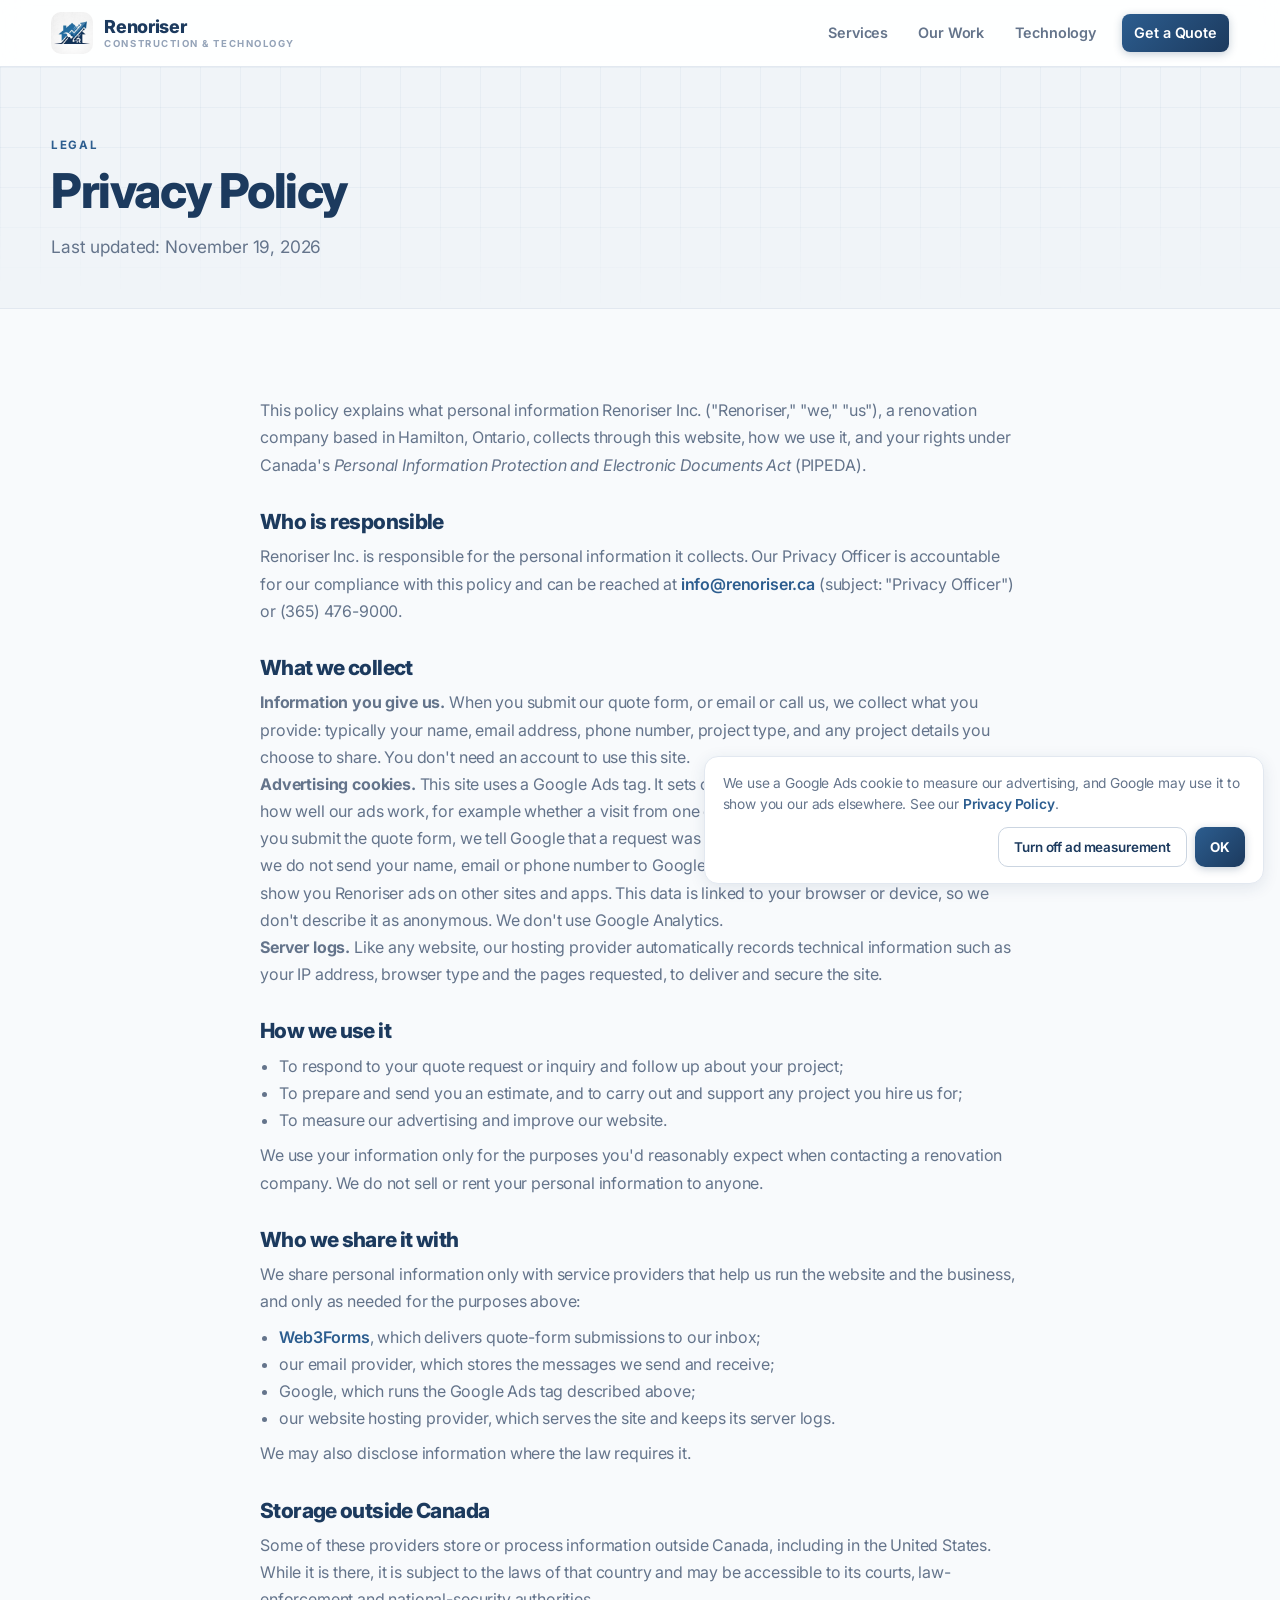
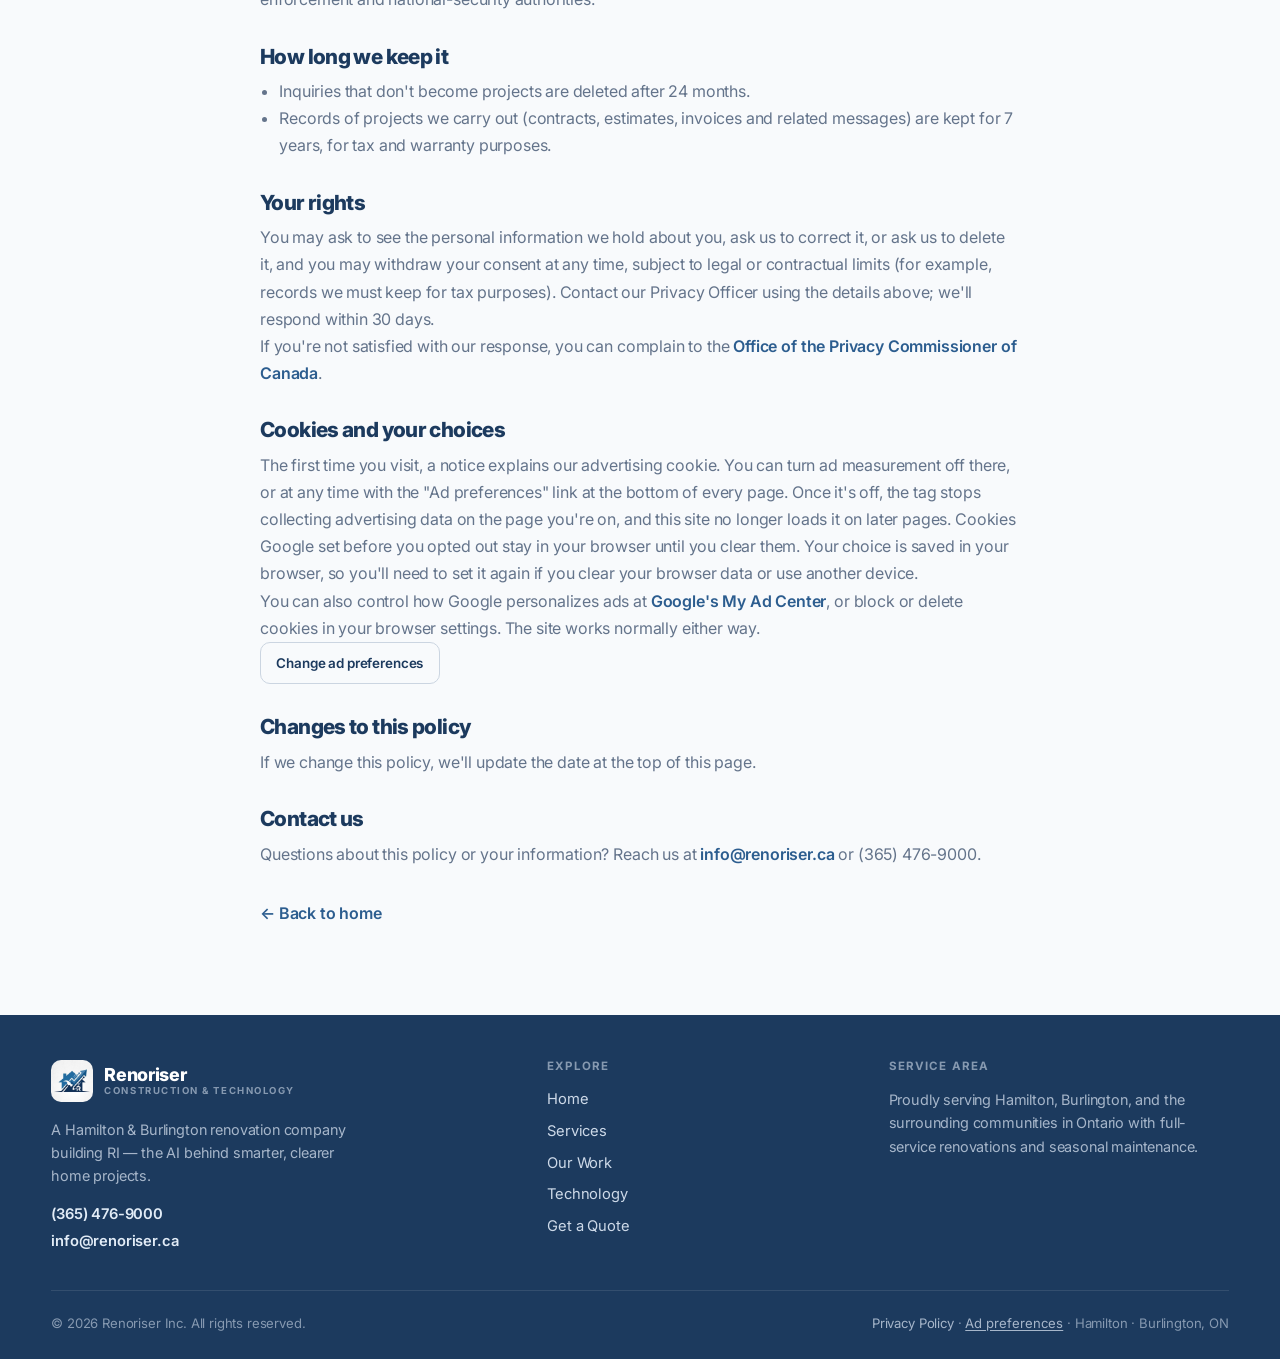
==== commit 2f6df503: "Policy: opt-out scope and existing cookies" ====
--- a/privacy.html
+++ b/privacy.html
@@ -90,7 +90,7 @@
         <p>If you're not satisfied with our response, you can complain to the <a href="https://www.priv.gc.ca/en/report-a-concern/" rel="noopener" target="_blank">Office of the Privacy Commissioner of Canada</a>.</p>
 
         <h2 id="cookies">Cookies and your choices</h2>
-        <p>The first time you visit, a notice explains our advertising cookie. You can turn ad measurement off there, or at any time with the "Ad preferences" link at the bottom of every page. Once it's off, this site stops loading the Google Ads tag in your browser. Your choice is saved in your browser, so you'll need to set it again if you clear your browser data or use another device.</p>
+        <p>The first time you visit, a notice explains our advertising cookie. You can turn ad measurement off there, or at any time with the "Ad preferences" link at the bottom of every page. Once it's off, the tag stops collecting advertising data on the page you're on, and this site no longer loads it on later pages. Cookies Google set before you opted out stay in your browser until you clear them. Your choice is saved in your browser, so you'll need to set it again if you clear your browser data or use another device.</p>
         <p>You can also control how Google personalizes ads at <a href="https://adssettings.google.com" rel="noopener" target="_blank">Google's My Ad Center</a>, or block or delete cookies in your browser settings. The site works normally either way.</p>
         <p><button type="button" class="btn btn-ghost btn-small" data-ad-prefs>Change ad preferences</button></p>
 
--- a/assets/css/styles.css
+++ b/assets/css/styles.css
@@ -468,3 +468,12 @@
   .hero-pause{display:none;}
   .home-hero__bg{animation:none !important; transform:none !important;}
 }
+
+/* ---- Ad measurement notice + footer "Ad preferences" ---- */
+.ad-notice{position:fixed; left:16px; right:16px; bottom:16px; z-index:200; max-width:560px; margin-left:auto; background:var(--surface); color:var(--ink); border:1px solid var(--edge); border-radius:var(--radius-xl); box-shadow:var(--shadow-lg); padding:1rem 1.1rem;}
+.ad-notice p{margin:0 0 .75rem; font-size:.86rem; line-height:1.55; color:var(--ink-muted);}
+.ad-notice a{color:var(--brand); font-weight:600;}
+.ad-notice__actions{display:flex; gap:.5rem; justify-content:flex-end; flex-wrap:wrap;}
+.link-btn{background:none; border:0; padding:0; font:inherit; color:rgba(205,217,232,.78); cursor:pointer; text-decoration:underline; text-underline-offset:2px;}
+.link-btn:hover{color:#fff;}
+@media print{.ad-notice{display:none;}}
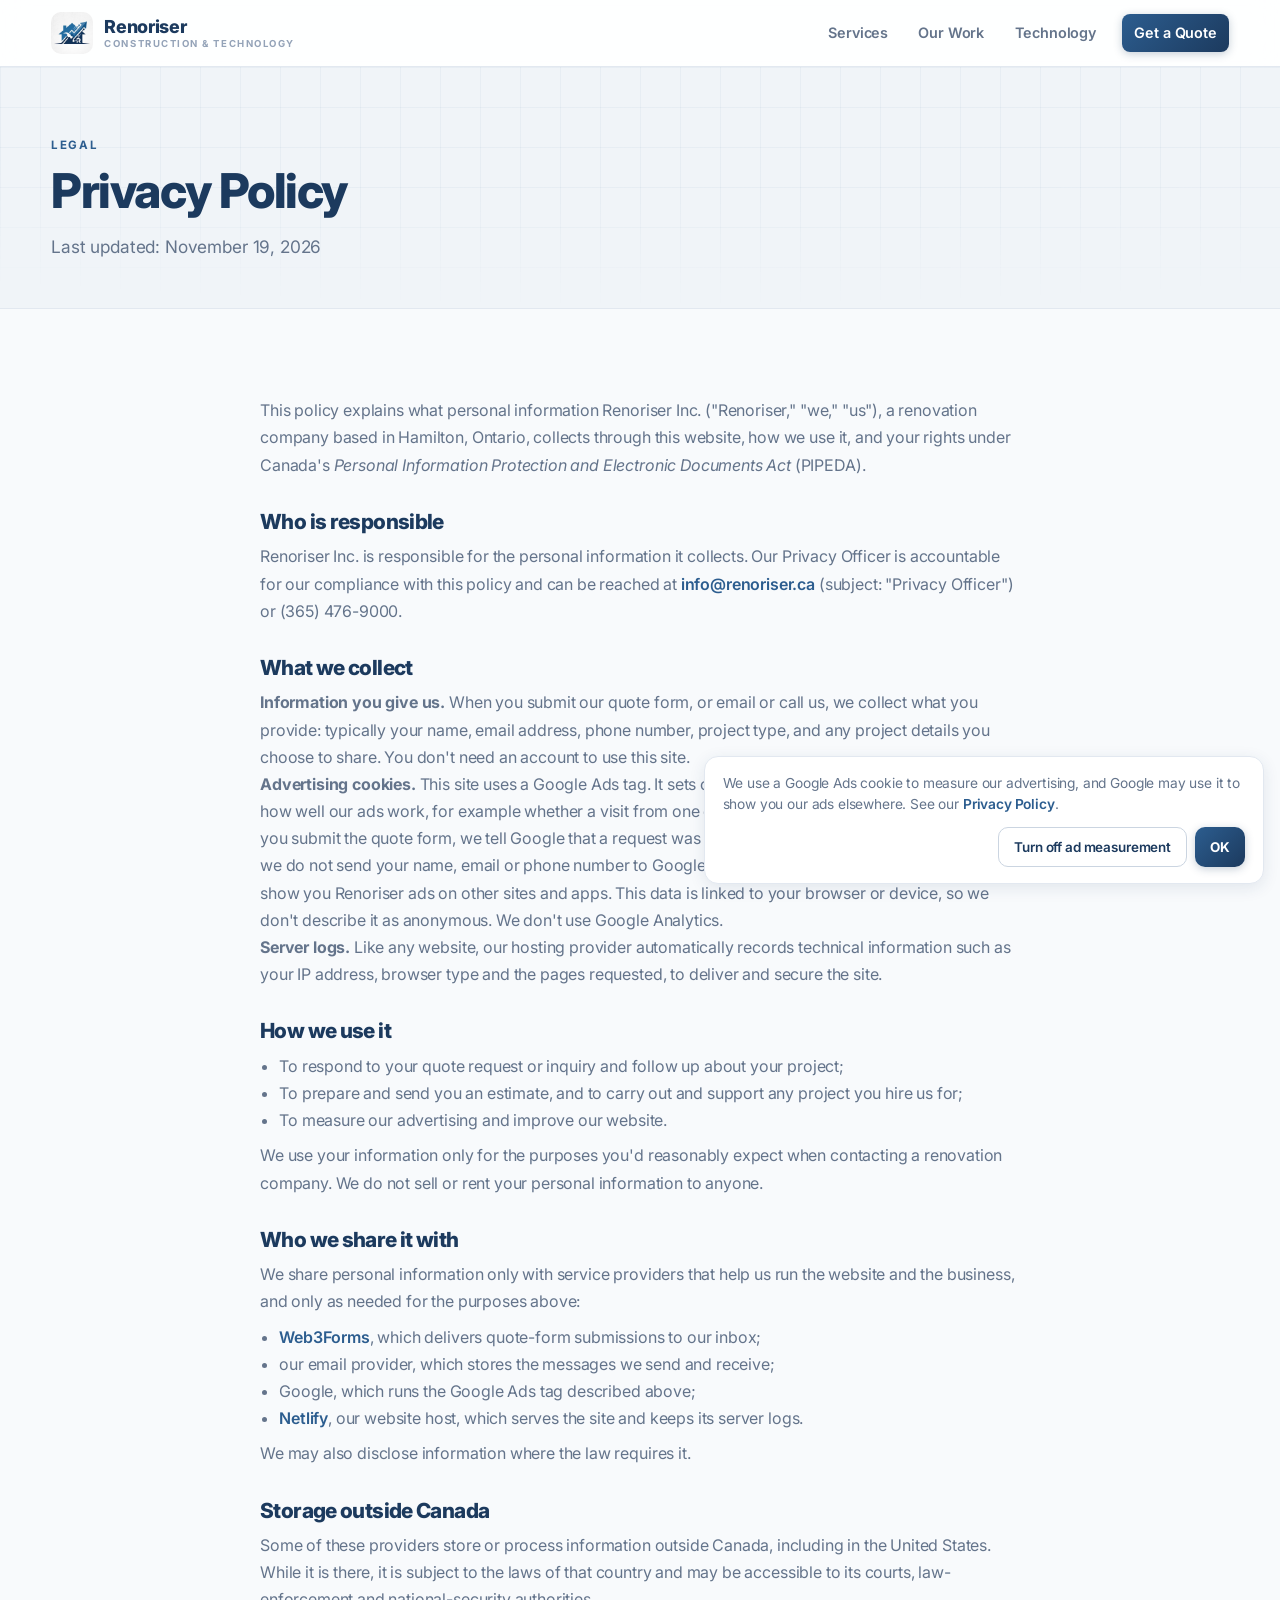
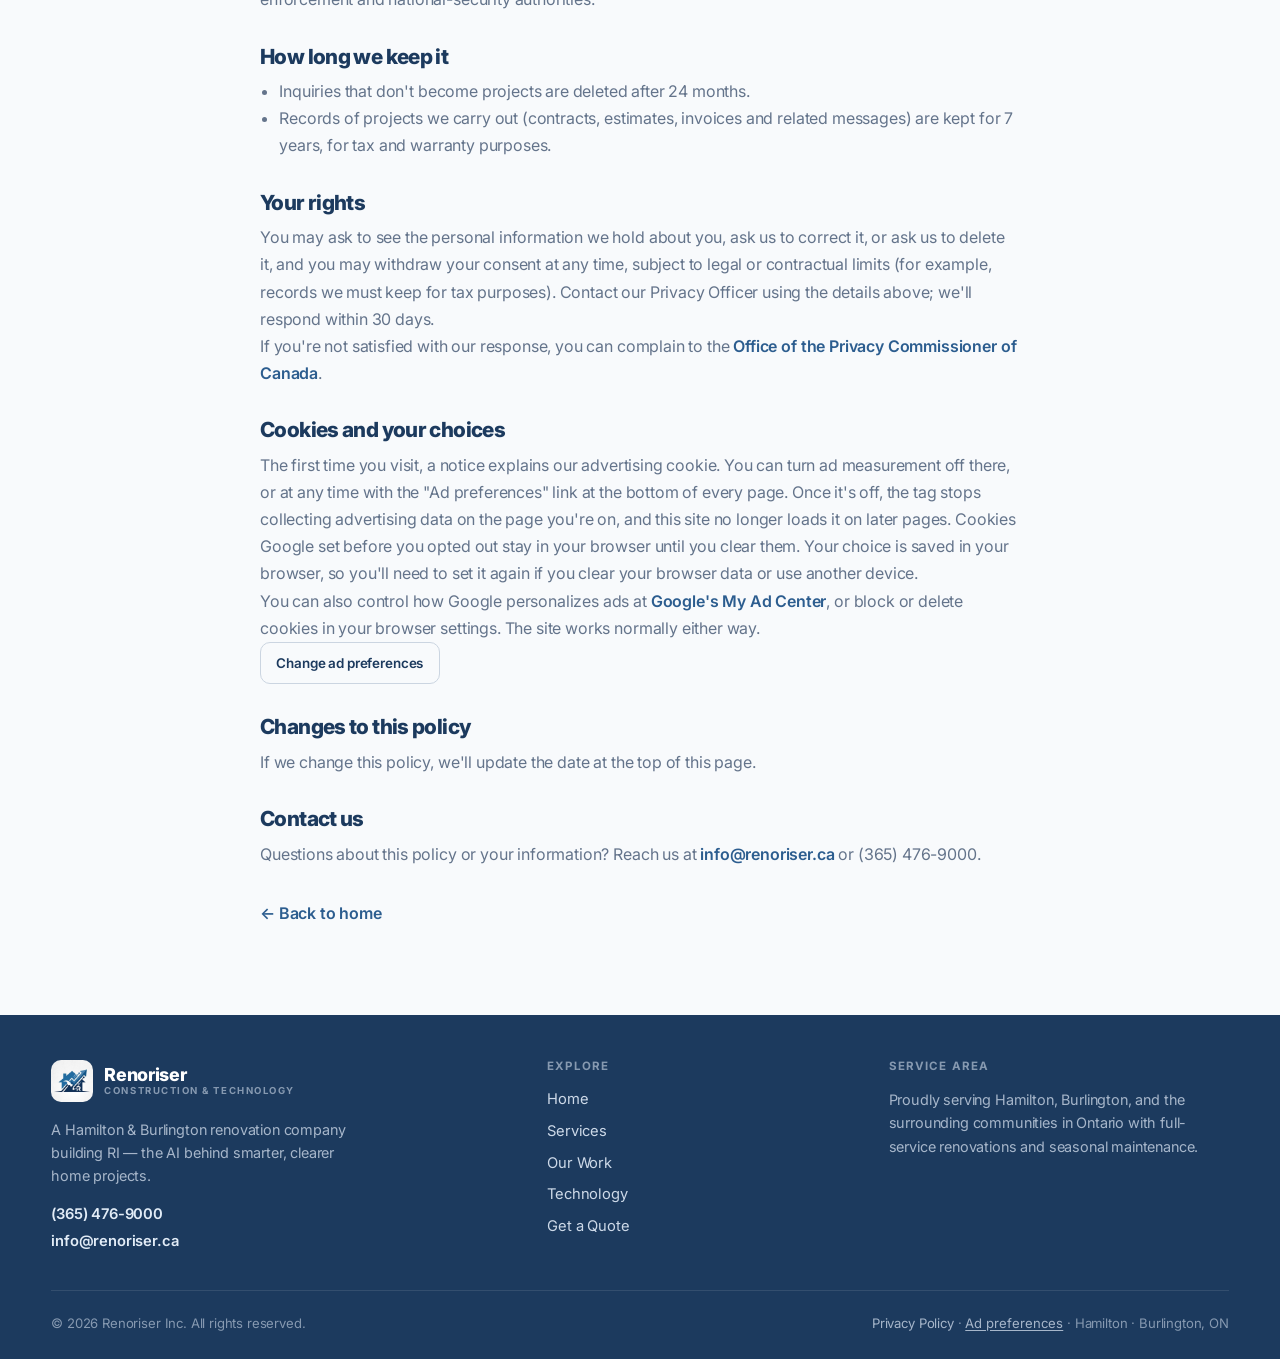
==== commit 58186ec8: "Policy: name Netlify as host" ====
--- a/privacy.html
+++ b/privacy.html
@@ -72,7 +72,7 @@
           <li><a href="https://web3forms.com" rel="noopener" target="_blank">Web3Forms</a>, which delivers quote-form submissions to our inbox;</li>
           <li>our email provider, which stores the messages we send and receive;</li>
           <li>Google, which runs the Google Ads tag described above;</li>
-          <li>our website hosting provider, which serves the site and keeps its server logs.</li>
+          <li><a href="https://www.netlify.com" rel="noopener" target="_blank">Netlify</a>, our website host, which serves the site and keeps its server logs.</li>
         </ul>
         <p>We may also disclose information where the law requires it.</p>
 
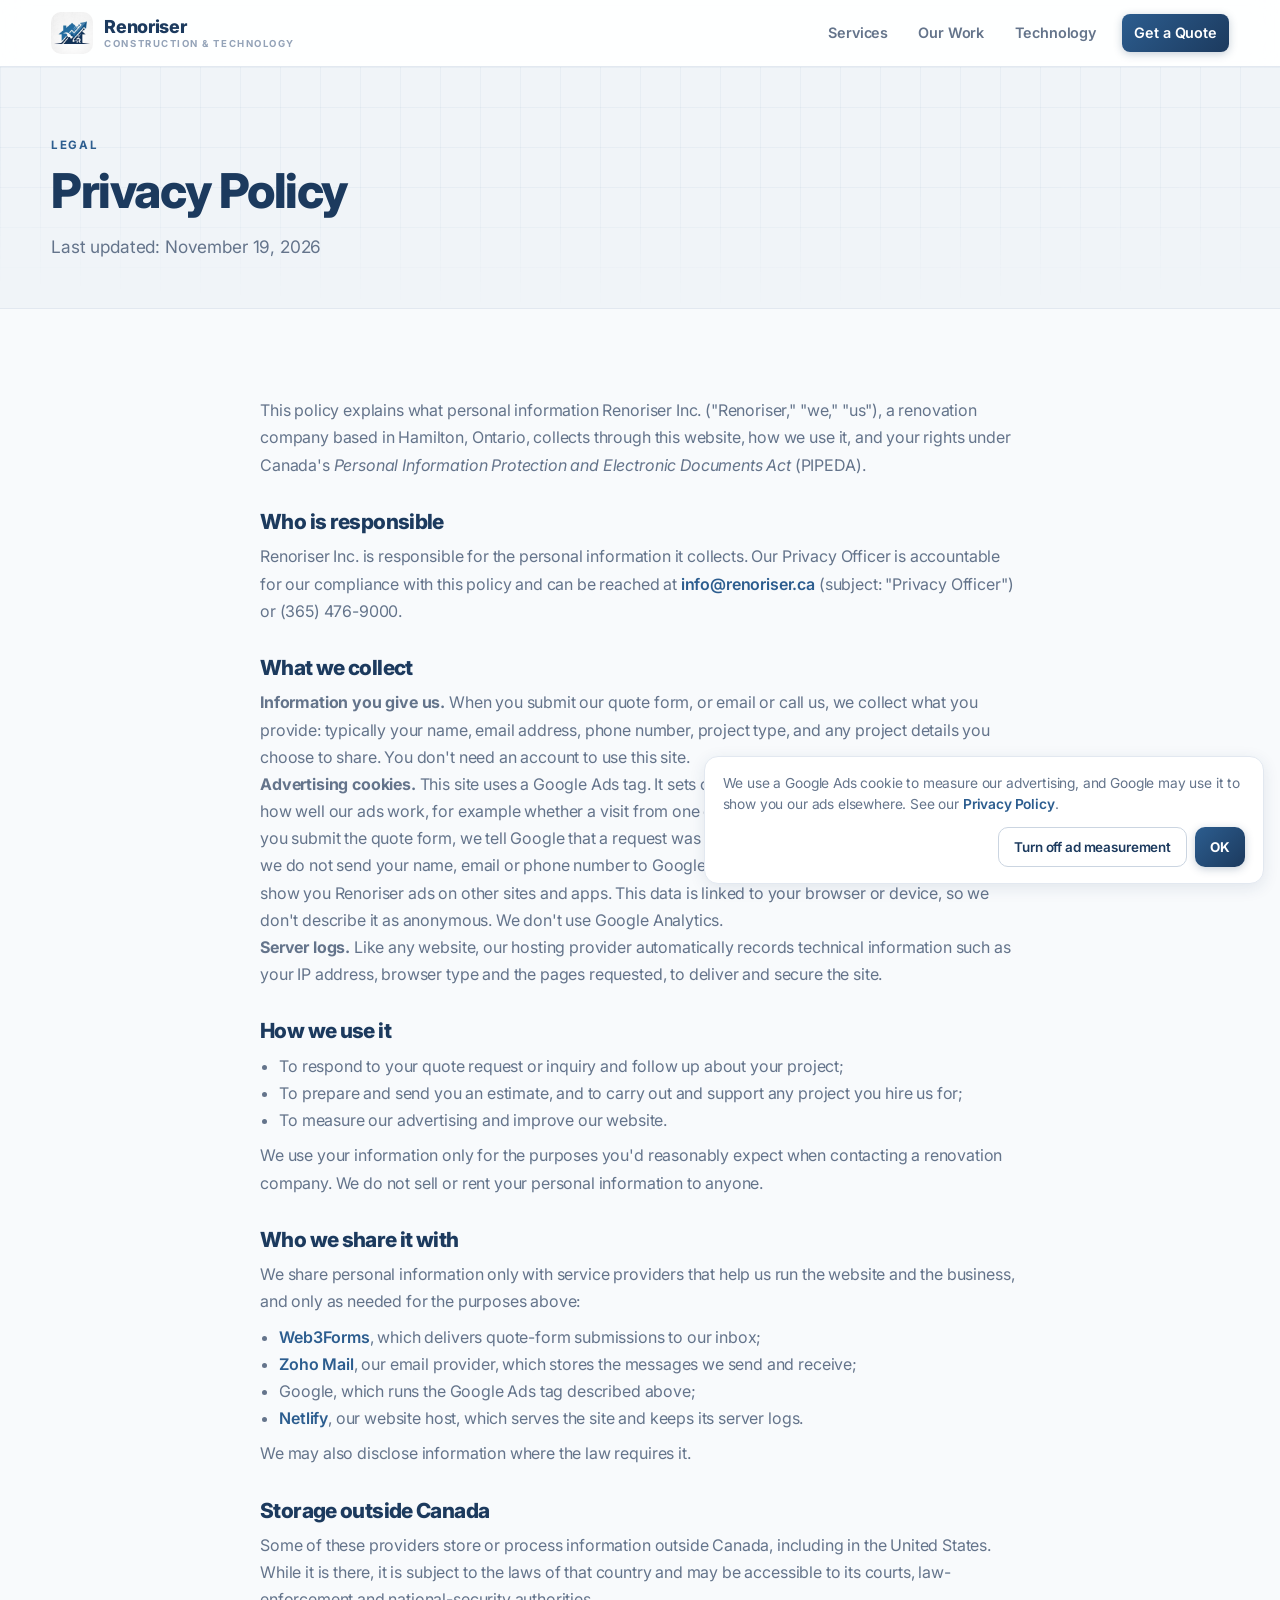
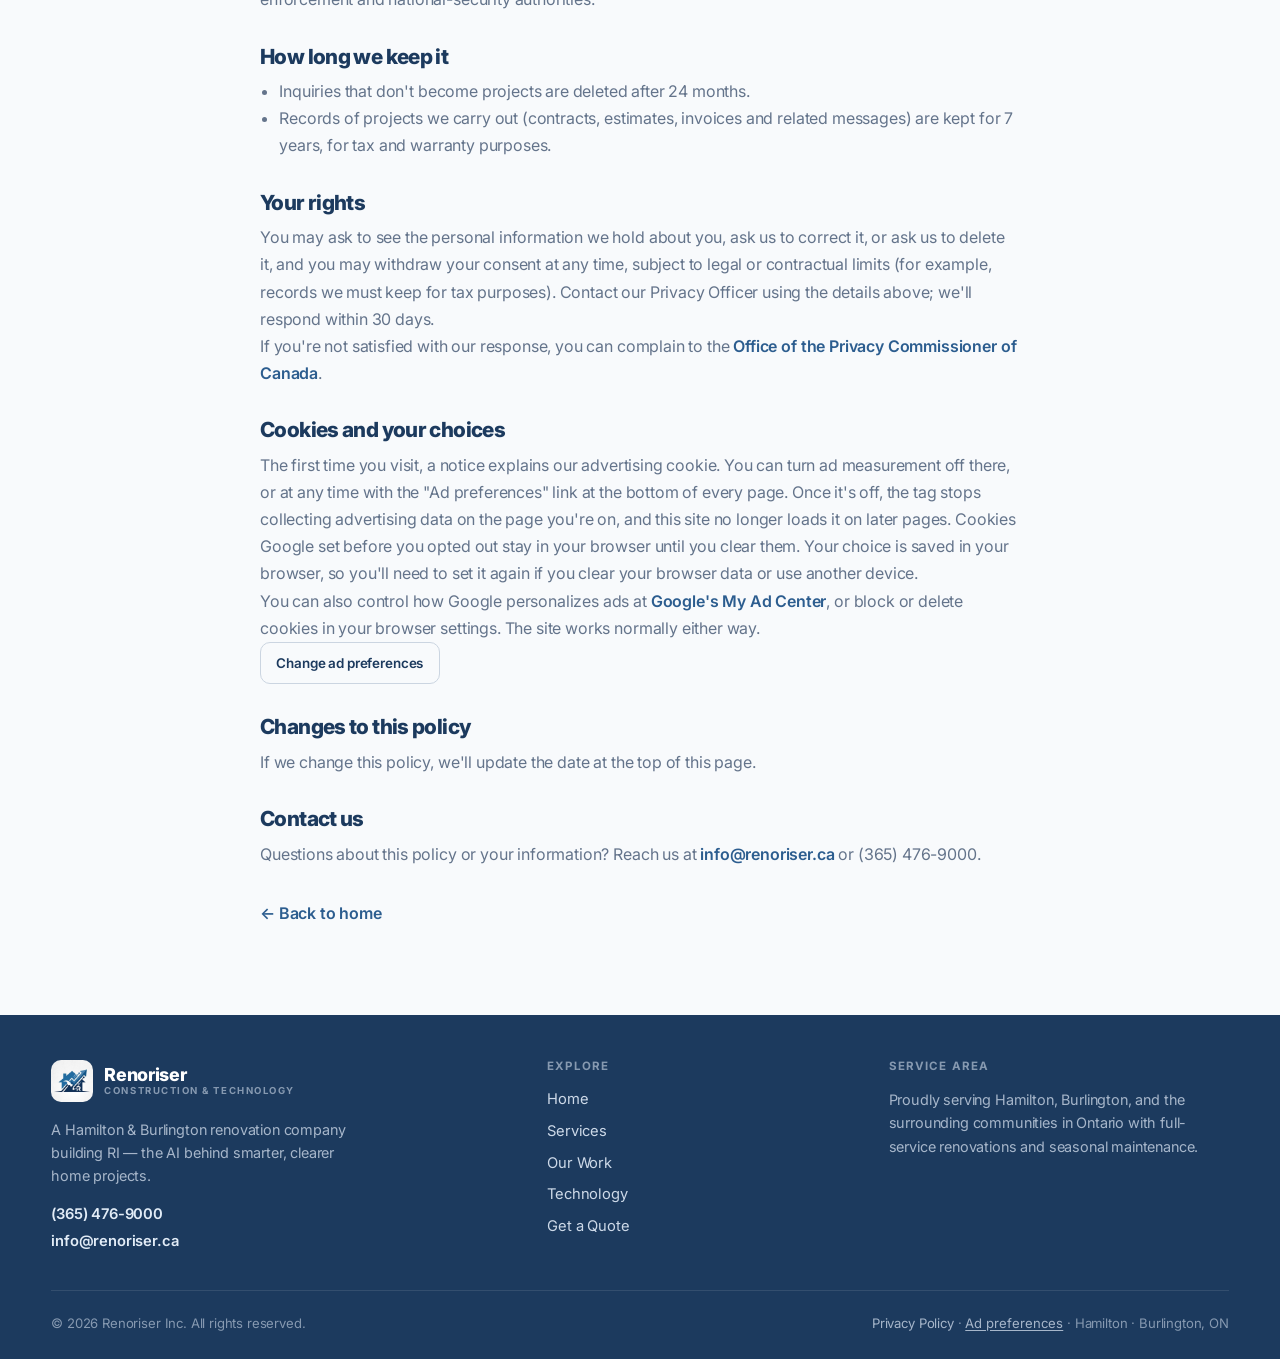
==== commit 8d902c5b: "Policy: name Zoho Mail as email provider" ====
--- a/privacy.html
+++ b/privacy.html
@@ -70,7 +70,7 @@
         <p>We share personal information only with service providers that help us run the website and the business, and only as needed for the purposes above:</p>
         <ul>
           <li><a href="https://web3forms.com" rel="noopener" target="_blank">Web3Forms</a>, which delivers quote-form submissions to our inbox;</li>
-          <li>our email provider, which stores the messages we send and receive;</li>
+          <li><a href="https://www.zoho.com/mail/" rel="noopener" target="_blank">Zoho Mail</a>, our email provider, which stores the messages we send and receive;</li>
           <li>Google, which runs the Google Ads tag described above;</li>
           <li><a href="https://www.netlify.com" rel="noopener" target="_blank">Netlify</a>, our website host, which serves the site and keeps its server logs.</li>
         </ul>
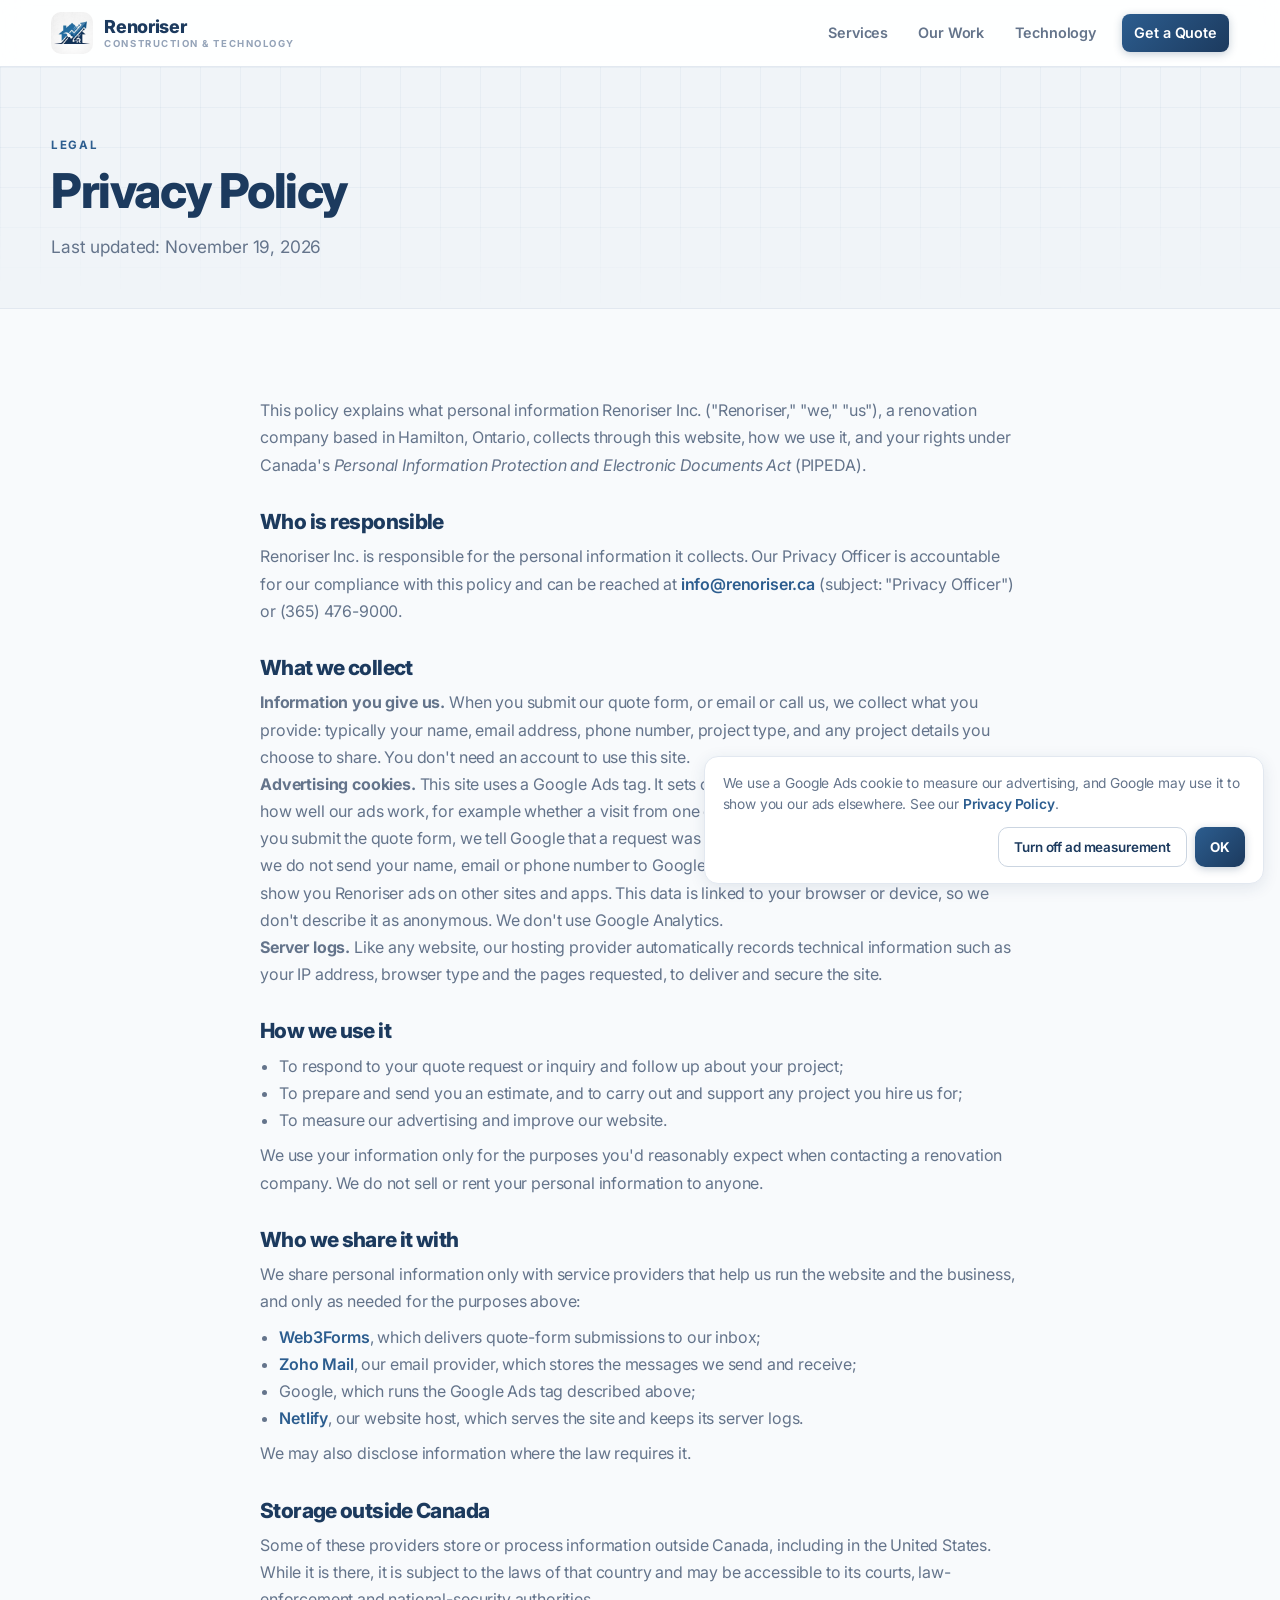
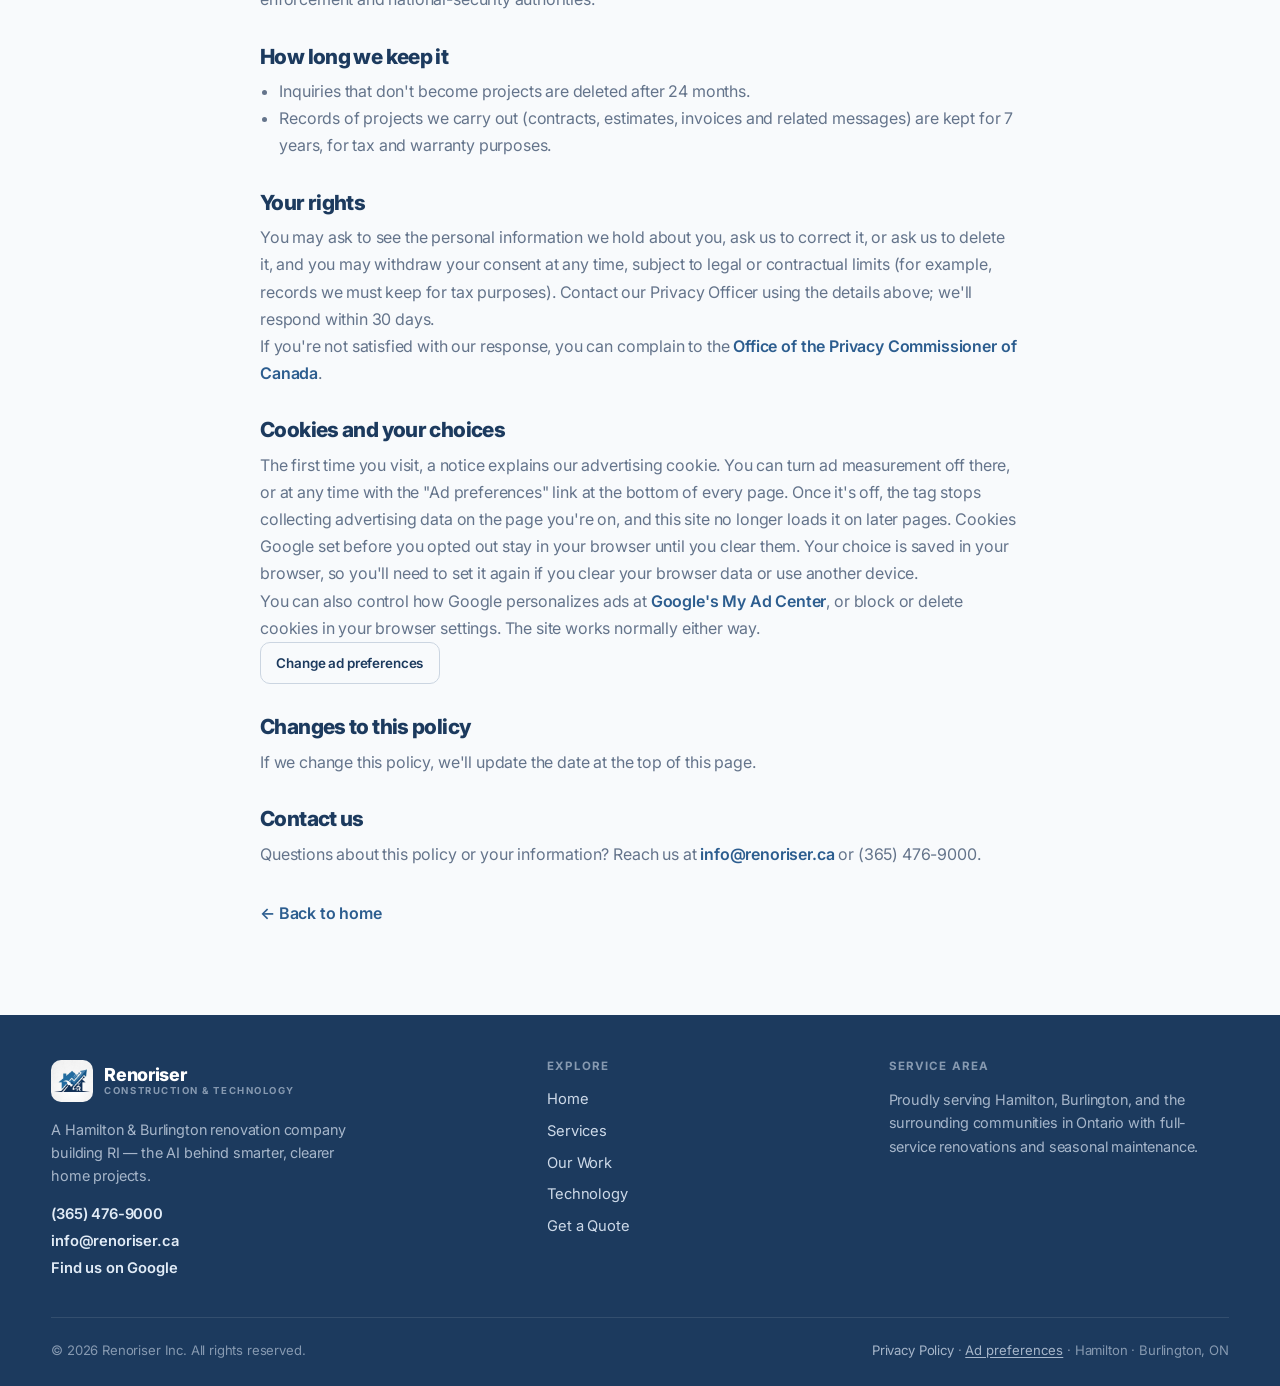
==== commit 144f16b6: "Business structured data and Find us on Google footer link" ====
--- a/privacy.html
+++ b/privacy.html
@@ -117,6 +117,7 @@
           <div class="footer-contact">
             <a href="tel:+13654769000">(365) 476-9000</a>
             <a href="mailto:info@renoriser.ca">info@renoriser.ca</a>
+            <a href="https://maps.google.com/maps?cid=7921269862877004317" rel="noopener" target="_blank">Find us on Google</a>
           </div>
         </div>
         <div class="footer-col">
--- a/assets/css/styles.css
+++ b/assets/css/styles.css
@@ -265,7 +265,7 @@
 
 /* ---- Technology / RI page + animated mock ------------------------------ */
 .tech-inner{display:grid; grid-template-columns:.85fr 1.15fr; gap:clamp(2rem,4vw,3.5rem); align-items:center;}
-.tech-copy h2{font-size:clamp(2rem,3.8vw,2.9rem); margin-top:.8rem;}
+.tech-copy h1,.tech-copy h2{font-size:clamp(2rem,3.8vw,2.9rem); margin-top:.8rem;}
 .tech-copy .lead{margin-top:1.1rem; font-size:1.08rem; line-height:1.65; color:var(--ink-muted);}
 .tech-feats{list-style:none; padding:0; margin:1.8rem 0 0; display:grid; gap:1.15rem;}
 .tech-feat{display:flex; gap:.9rem;}
@@ -470,10 +470,10 @@
 }
 
 /* ---- Ad measurement notice + footer "Ad preferences" ---- */
-.ad-notice{position:fixed; left:16px; right:16px; bottom:16px; z-index:200; max-width:560px; margin-left:auto; background:var(--surface); color:var(--ink); border:1px solid var(--edge); border-radius:var(--radius-xl); box-shadow:var(--shadow-lg); padding:1rem 1.1rem;}
-.ad-notice p{margin:0 0 .75rem; font-size:.86rem; line-height:1.55; color:var(--ink-muted);}
-.ad-notice a{color:var(--brand); font-weight:600;}
-.ad-notice__actions{display:flex; gap:.5rem; justify-content:flex-end; flex-wrap:wrap;}
+.rn-notice{position:fixed; left:16px; right:16px; bottom:16px; z-index:200; max-width:560px; margin-left:auto; background:var(--surface); color:var(--ink); border:1px solid var(--edge); border-radius:var(--radius-xl); box-shadow:var(--shadow-lg); padding:1rem 1.1rem;}
+.rn-notice p{margin:0 0 .75rem; font-size:.86rem; line-height:1.55; color:var(--ink-muted);}
+.rn-notice a{color:var(--brand); font-weight:600;}
+.rn-notice__actions{display:flex; gap:.5rem; justify-content:flex-end; flex-wrap:wrap;}
 .link-btn{background:none; border:0; padding:0; font:inherit; color:rgba(205,217,232,.78); cursor:pointer; text-decoration:underline; text-underline-offset:2px;}
 .link-btn:hover{color:#fff;}
-@media print{.ad-notice{display:none;}}
+@media print{.rn-notice{display:none;}}
